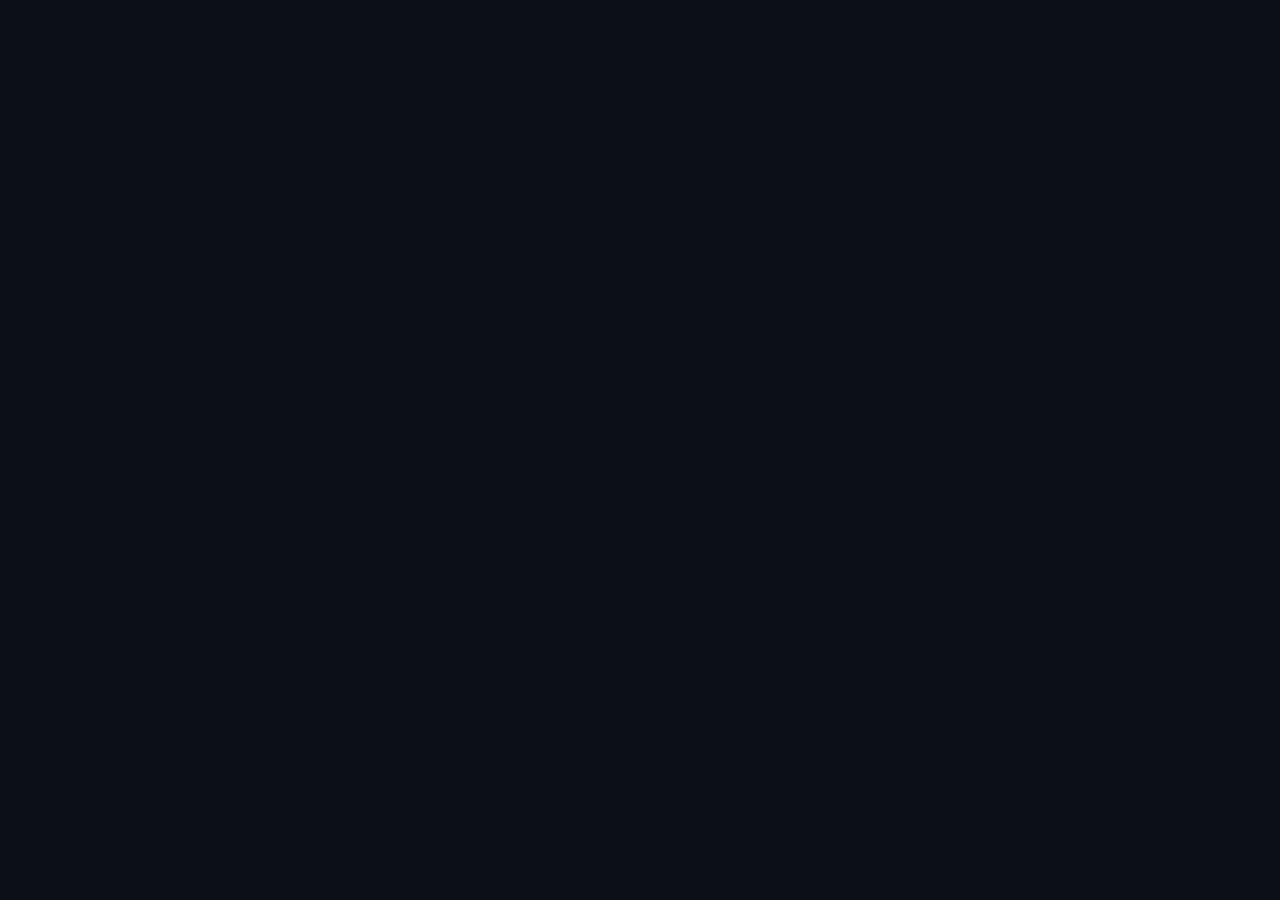
==== index.html @ b6cf1d5f "Add files via upload" ====
<!DOCTYPE html>
<html lang="de">
  
<!-- Mirrored from https://dachrlcards.de/ by HTTrack Website Copier/3.x [XR&CO], Mon, 07 Sep 2026 15:54:58 GMT -->
<head>
    <meta charset="UTF-8" />
    <link rel="icon" type="image/png" href="favicon.png" />
    <link rel="apple-touch-icon" href="apple-touch-icon.png" />
    <meta name="viewport" content="width=device-width, initial-scale=1.0" />
    <title>DACHRLCARDS</title>
    <!-- Statisch, weil Discord/X-Crawler kein JS ausführen — die SPA kann
         diese Tags zur Laufzeit nicht nachliefern. Absolute URLs sind Pflicht. -->
    <meta
      name="description"
      content="Sammle Karten aller Spieler, Manager, Coaches und des Staffs der DACH Rocket League Ligen. Öffne Booster-Packs, tausche mit Freunden, vervollständige dein Sammelheft."
    />
    <meta property="og:type" content="website" />
    <meta property="og:site_name" content="DACHRLCARDS" />
    <meta property="og:title" content="DACHRLCARDS" />
    <meta
      property="og:description"
      content="Sammelkarten der DACH Rocket League Ligen — Booster-Packs öffnen, tauschen, Sammelheft vervollständigen."
    />
    <meta property="og:url" content="index.html" />
    <meta property="og:image" content="og-image.png" />
    <meta property="og:image:width" content="1200" />
    <meta property="og:image:height" content="630" />
    <meta name="twitter:card" content="summary_large_image" />
    <script type="module" crossorigin src="assets/index-DRWyl1_e.js"></script>
    <link rel="stylesheet" crossorigin href="assets/index-vtE1YyuO.css">
  </head>
  <body>
    <div id="root"></div>
  </body>

<!-- Mirrored from https://dachrlcards.de/ by HTTrack Website Copier/3.x [XR&CO], Mon, 07 Sep 2026 15:55:00 GMT -->
</html>
---- assets/index-vtE1YyuO.css ----
@font-face{font-family:Orbitron;font-style:normal;font-weight:400 900;font-display:swap;src:url(orbitron-400-900-latin-C4ZOLPH_.woff2) format("woff2");unicode-range:U+0000-00FF,U+0131,U+0152-0153,U+02BB-02BC,U+02C6,U+02DA,U+02DC,U+0304,U+0308,U+0329,U+2000-206F,U+20AC,U+2122,U+2191,U+2193,U+2212,U+2215,U+FEFF,U+FFFD}@font-face{font-family:Rajdhani;font-style:normal;font-weight:400;font-display:swap;src:url(rajdhani-400-latin-ext-Dq3TMOzL.woff2) format("woff2");unicode-range:U+0100-02BA,U+02BD-02C5,U+02C7-02CC,U+02CE-02D7,U+02DD-02FF,U+0304,U+0308,U+0329,U+1D00-1DBF,U+1E00-1E9F,U+1EF2-1EFF,U+2020,U+20A0-20AB,U+20AD-20C0,U+2113,U+2C60-2C7F,U+A720-A7FF}@font-face{font-family:Rajdhani;font-style:normal;font-weight:500;font-display:swap;src:url(rajdhani-500-latin-ext-DXexlPXP.woff2) format("woff2");unicode-range:U+0100-02BA,U+02BD-02C5,U+02C7-02CC,U+02CE-02D7,U+02DD-02FF,U+0304,U+0308,U+0329,U+1D00-1DBF,U+1E00-1E9F,U+1EF2-1EFF,U+2020,U+20A0-20AB,U+20AD-20C0,U+2113,U+2C60-2C7F,U+A720-A7FF}@font-face{font-family:Rajdhani;font-style:normal;font-weight:600;font-display:swap;src:url(rajdhani-600-latin-ext-BeiJcYOS.woff2) format("woff2");unicode-range:U+0100-02BA,U+02BD-02C5,U+02C7-02CC,U+02CE-02D7,U+02DD-02FF,U+0304,U+0308,U+0329,U+1D00-1DBF,U+1E00-1E9F,U+1EF2-1EFF,U+2020,U+20A0-20AB,U+20AD-20C0,U+2113,U+2C60-2C7F,U+A720-A7FF}@font-face{font-family:Rajdhani;font-style:normal;font-weight:700;font-display:swap;src:url(rajdhani-700-latin-ext-BbzZ6I8w.woff2) format("woff2");unicode-range:U+0100-02BA,U+02BD-02C5,U+02C7-02CC,U+02CE-02D7,U+02DD-02FF,U+0304,U+0308,U+0329,U+1D00-1DBF,U+1E00-1E9F,U+1EF2-1EFF,U+2020,U+20A0-20AB,U+20AD-20C0,U+2113,U+2C60-2C7F,U+A720-A7FF}@font-face{font-family:Rajdhani;font-style:normal;font-weight:400;font-display:swap;src:url(rajdhani-400-latin-CObOSvs1.woff2) format("woff2");unicode-range:U+0000-00FF,U+0131,U+0152-0153,U+02BB-02BC,U+02C6,U+02DA,U+02DC,U+0304,U+0308,U+0329,U+2000-206F,U+20AC,U+2122,U+2191,U+2193,U+2212,U+2215,U+FEFF,U+FFFD}@font-face{font-family:Rajdhani;font-style:normal;font-weight:500;font-display:swap;src:url(rajdhani-500-latin-C79CA2_i.woff2) format("woff2");unicode-range:U+0000-00FF,U+0131,U+0152-0153,U+02BB-02BC,U+02C6,U+02DA,U+02DC,U+0304,U+0308,U+0329,U+2000-206F,U+20AC,U+2122,U+2191,U+2193,U+2212,U+2215,U+FEFF,U+FFFD}@font-face{font-family:Rajdhani;font-style:normal;font-weight:600;font-display:swap;src:url(rajdhani-600-latin-45swLdS9.woff2) format("woff2");unicode-range:U+0000-00FF,U+0131,U+0152-0153,U+02BB-02BC,U+02C6,U+02DA,U+02DC,U+0304,U+0308,U+0329,U+2000-206F,U+20AC,U+2122,U+2191,U+2193,U+2212,U+2215,U+FEFF,U+FFFD}@font-face{font-family:Rajdhani;font-style:normal;font-weight:700;font-display:swap;src:url(rajdhani-700-latin-Bv-gb7Wq.woff2) format("woff2");unicode-range:U+0000-00FF,U+0131,U+0152-0153,U+02BB-02BC,U+02C6,U+02DA,U+02DC,U+0304,U+0308,U+0329,U+2000-206F,U+20AC,U+2122,U+2191,U+2193,U+2212,U+2215,U+FEFF,U+FFFD}*,:before,:after{--tw-border-spacing-x: 0;--tw-border-spacing-y: 0;--tw-translate-x: 0;--tw-translate-y: 0;--tw-rotate: 0;--tw-skew-x: 0;--tw-skew-y: 0;--tw-scale-x: 1;--tw-scale-y: 1;--tw-pan-x: ;--tw-pan-y: ;--tw-pinch-zoom: ;--tw-scroll-snap-strictness: proximity;--tw-gradient-from-position: ;--tw-gradient-via-position: ;--tw-gradient-to-position: ;--tw-ordinal: ;--tw-slashed-zero: ;--tw-numeric-figure: ;--tw-numeric-spacing: ;--tw-numeric-fraction: ;--tw-ring-inset: ;--tw-ring-offset-width: 0px;--tw-ring-offset-color: #fff;--tw-ring-color: rgb(59 130 246 / .5);--tw-ring-offset-shadow: 0 0 #0000;--tw-ring-shadow: 0 0 #0000;--tw-shadow: 0 0 #0000;--tw-shadow-colored: 0 0 #0000;--tw-blur: ;--tw-brightness: ;--tw-contrast: ;--tw-grayscale: ;--tw-hue-rotate: ;--tw-invert: ;--tw-saturate: ;--tw-sepia: ;--tw-drop-shadow: ;--tw-backdrop-blur: ;--tw-backdrop-brightness: ;--tw-backdrop-contrast: ;--tw-backdrop-grayscale: ;--tw-backdrop-hue-rotate: ;--tw-backdrop-invert: ;--tw-backdrop-opacity: ;--tw-backdrop-saturate: ;--tw-backdrop-sepia: ;--tw-contain-size: ;--tw-contain-layout: ;--tw-contain-paint: ;--tw-contain-style: }::backdrop{--tw-border-spacing-x: 0;--tw-border-spacing-y: 0;--tw-translate-x: 0;--tw-translate-y: 0;--tw-rotate: 0;--tw-skew-x: 0;--tw-skew-y: 0;--tw-scale-x: 1;--tw-scale-y: 1;--tw-pan-x: ;--tw-pan-y: ;--tw-pinch-zoom: ;--tw-scroll-snap-strictness: proximity;--tw-gradient-from-position: ;--tw-gradient-via-position: ;--tw-gradient-to-position: ;--tw-ordinal: ;--tw-slashed-zero: ;--tw-numeric-figure: ;--tw-numeric-spacing: ;--tw-numeric-fraction: ;--tw-ring-inset: ;--tw-ring-offset-width: 0px;--tw-ring-offset-color: #fff;--tw-ring-color: rgb(59 130 246 / .5);--tw-ring-offset-shadow: 0 0 #0000;--tw-ring-shadow: 0 0 #0000;--tw-shadow: 0 0 #0000;--tw-shadow-colored: 0 0 #0000;--tw-blur: ;--tw-brightness: ;--tw-contrast: ;--tw-grayscale: ;--tw-hue-rotate: ;--tw-invert: ;--tw-saturate: ;--tw-sepia: ;--tw-drop-shadow: ;--tw-backdrop-blur: ;--tw-backdrop-brightness: ;--tw-backdrop-contrast: ;--tw-backdrop-grayscale: ;--tw-backdrop-hue-rotate: ;--tw-backdrop-invert: ;--tw-backdrop-opacity: ;--tw-backdrop-saturate: ;--tw-backdrop-sepia: ;--tw-contain-size: ;--tw-contain-layout: ;--tw-contain-paint: ;--tw-contain-style: }*,:before,:after{box-sizing:border-box;border-width:0;border-style:solid;border-color:#e5e7eb}:before,:after{--tw-content: ""}html,:host{line-height:1.5;-webkit-text-size-adjust:100%;-moz-tab-size:4;-o-tab-size:4;tab-size:4;font-family:ui-sans-serif,system-ui,sans-serif,"Apple Color Emoji","Segoe UI Emoji",Segoe UI Symbol,"Noto Color Emoji";font-feature-settings:normal;font-variation-settings:normal;-webkit-tap-highlight-color:transparent}body{margin:0;line-height:inherit}hr{height:0;color:inherit;border-top-width:1px}abbr:where([title]){-webkit-text-decoration:underline dotted;text-decoration:underline dotted}h1,h2,h3,h4,h5,h6{font-size:inherit;font-weight:inherit}a{color:inherit;text-decoration:inherit}b,strong{font-weight:bolder}code,kbd,samp,pre{font-family:ui-monospace,SFMono-Regular,Menlo,Monaco,Consolas,Liberation Mono,Courier New,monospace;font-feature-settings:normal;font-variation-settings:normal;font-size:1em}small{font-size:80%}sub,sup{font-size:75%;line-height:0;position:relative;vertical-align:baseline}sub{bottom:-.25em}sup{top:-.5em}table{text-indent:0;border-color:inherit;border-collapse:collapse}button,input,optgroup,select,textarea{font-family:inherit;font-feature-settings:inherit;font-variation-settings:inherit;font-size:100%;font-weight:inherit;line-height:inherit;letter-spacing:inherit;color:inherit;margin:0;padding:0}button,select{text-transform:none}button,input:where([type=button]),input:where([type=reset]),input:where([type=submit]){-webkit-appearance:button;background-color:transparent;background-image:none}:-moz-focusring{outline:auto}:-moz-ui-invalid{box-shadow:none}progress{vertical-align:baseline}::-webkit-inner-spin-button,::-webkit-outer-spin-button{height:auto}[type=search]{-webkit-appearance:textfield;outline-offset:-2px}::-webkit-search-decoration{-webkit-appearance:none}::-webkit-file-upload-button{-webkit-appearance:button;font:inherit}summary{display:list-item}blockquote,dl,dd,h1,h2,h3,h4,h5,h6,hr,figure,p,pre{margin:0}fieldset{margin:0;padding:0}legend{padding:0}ol,ul,menu{list-style:none;margin:0;padding:0}dialog{padding:0}textarea{resize:vertical}input::-moz-placeholder,textarea::-moz-placeholder{opacity:1;color:#9ca3af}input::placeholder,textarea::placeholder{opacity:1;color:#9ca3af}button,[role=button]{cursor:pointer}:disabled{cursor:default}img,svg,video,canvas,audio,iframe,embed,object{display:block;vertical-align:middle}img,video{max-width:100%;height:auto}[hidden]:where(:not([hidden=until-found])){display:none}:root{color-scheme:dark;--background: 230 25% 7%;--foreground: 210 40% 95%;--card: 230 20% 12%;--card-foreground: 210 40% 95%;--popover: 230 20% 12%;--popover-foreground: 210 40% 95%;--primary: 45 100% 55%;--primary-foreground: 230 25% 7%;--secondary: 230 15% 18%;--secondary-foreground: 210 40% 90%;--muted: 230 15% 15%;--muted-foreground: 220 10% 55%;--accent: 200 100% 55%;--accent-foreground: 230 25% 7%;--destructive: 0 84% 60%;--destructive-foreground: 210 40% 98%;--border: 230 15% 20%;--input: 230 15% 20%;--ring: 45 100% 55%;--radius: .5rem;--rarity-common: 220 10% 55%;--rarity-uncommon: 140 70% 45%;--rarity-rare: 210 100% 55%;--rarity-very-rare: 270 80% 60%;--rarity-legendary: 45 100% 55%;--rarity-dark-matter: 0 0% 100%;--rarity-ultra: 280 100% 30%;--glow-common: 0 0 8px hsl(220 10% 55% / .3);--glow-uncommon: 0 0 15px hsl(140 70% 45% / .4), 0 0 30px hsl(140 70% 45% / .15);--glow-rare: 0 0 15px hsl(210 100% 55% / .4), 0 0 30px hsl(210 100% 55% / .15);--glow-very-rare: 0 0 20px hsl(270 80% 60% / .5), 0 0 40px hsl(270 80% 60% / .2);--glow-legendary: 0 0 25px hsl(45 100% 55% / .6), 0 0 50px hsl(45 100% 55% / .25), 0 0 80px hsl(45 100% 55% / .1)}*{border-color:hsl(var(--border))}body{background-color:hsl(var(--background));color:hsl(var(--foreground));font-family:Rajdhani,sans-serif;font-feature-settings:"rlig" 1,"calt" 1}select option,select optgroup{background-color:hsl(var(--card));color:hsl(var(--foreground))}::-webkit-scrollbar{width:10px;height:10px}::-webkit-scrollbar-track{background:hsl(var(--background))}::-webkit-scrollbar-thumb{background:#3a3d4a;border-radius:5px;border:2px solid hsl(var(--background))}::-webkit-scrollbar-thumb:hover{background:#ffc61a80}::-webkit-scrollbar-corner{background:hsl(var(--background))}@supports (-moz-appearance: none){*{scrollbar-width:thin;scrollbar-color:hsl(230 12% 26%) hsl(var(--background))}}.container{width:100%}@media(min-width:640px){.container{max-width:640px}}@media(min-width:768px){.container{max-width:768px}}@media(min-width:1024px){.container{max-width:1024px}}@media(min-width:1280px){.container{max-width:1280px}}@media(min-width:1536px){.container{max-width:1536px}}.pointer-events-none{pointer-events:none}.visible{visibility:visible}.invisible{visibility:hidden}.collapse{visibility:collapse}.static{position:static}.fixed{position:fixed}.absolute{position:absolute}.relative{position:relative}.sticky{position:sticky}.inset-0{top:0;right:0;bottom:0;left:0}.inset-x-0{left:0;right:0}.inset-y-0{top:0;bottom:0}.-bottom-1{bottom:-.25rem}.-bottom-\[3px\]{bottom:-3px}.-bottom-px{bottom:-1px}.-left-1{left:-.25rem}.-right-1{right:-.25rem}.-right-1\.5{right:-.375rem}.-right-\[5px\]{right:-5px}.-top-1{top:-.25rem}.-top-1\.5{top:-.375rem}.-top-\[140px\]{top:-140px}.-top-\[3px\]{top:-3px}.-top-\[5px\]{top:-5px}.bottom-0{bottom:0}.bottom-2{bottom:.5rem}.bottom-4{bottom:1rem}.bottom-\[26px\]{bottom:26px}.bottom-\[calc\(100\%\+7px\)\]{bottom:calc(100% + 7px)}.left-0{left:0}.left-1{left:.25rem}.left-1\.5{left:.375rem}.left-1\/2{left:50%}.left-2{left:.5rem}.left-3{left:.75rem}.left-4{left:1rem}.left-\[33px\]{left:33px}.left-\[36px\]{left:36px}.left-\[39px\]{left:39px}.left-\[3px\]{left:3px}.right-0{right:0}.right-1{right:.25rem}.right-1\.5{right:.375rem}.right-2{right:.5rem}.right-2\.5{right:.625rem}.right-3{right:.75rem}.right-4{right:1rem}.right-5{right:1.25rem}.right-\[-22px\]{right:-22px}.right-\[-34px\]{right:-34px}.right-\[-44px\]{right:-44px}.right-\[-70px\]{right:-70px}.right-\[calc\(100\%\+7px\)\]{right:calc(100% + 7px)}.top-0{top:0}.top-0\.5{top:.125rem}.top-1{top:.25rem}.top-1\.5{top:.375rem}.top-1\/2{top:50%}.top-2{top:.5rem}.top-2\.5{top:.625rem}.top-3{top:.75rem}.top-3\.5{top:.875rem}.top-4{top:1rem}.top-5{top:1.25rem}.top-\[-14px\]{top:-14px}.top-\[-21px\]{top:-21px}.top-\[137px\]{top:137px}.top-\[25px\]{top:25px}.top-\[30px\]{top:30px}.top-\[65px\]{top:65px}.top-\[77px\]{top:77px}.top-\[9\%\]{top:9%}.top-\[9px\]{top:9px}.top-\[calc\(100\%\+6px\)\]{top:calc(100% + 6px)}.top-\[calc\(100\%\+7px\)\]{top:calc(100% + 7px)}.top-full{top:100%}.z-10{z-index:10}.z-20{z-index:20}.z-40{z-index:40}.z-50{z-index:50}.z-\[100\]{z-index:100}.z-\[101\]{z-index:101}.z-\[102\]{z-index:102}.z-\[110\]{z-index:110}.z-\[1\]{z-index:1}.z-\[200\]{z-index:200}.z-\[2\]{z-index:2}.z-\[60\]{z-index:60}.z-\[70\]{z-index:70}.z-auto{z-index:auto}.order-1{order:1}.order-2{order:2}.order-3{order:3}.order-last{order:9999}.col-span-2{grid-column:span 2 / span 2}.col-span-4{grid-column:span 4 / span 4}.col-start-1{grid-column-start:1}.row-start-1{grid-row-start:1}.m-0{margin:0}.m-auto{margin:auto}.mx-1{margin-left:.25rem;margin-right:.25rem}.mx-3{margin-left:.75rem;margin-right:.75rem}.mx-4{margin-left:1rem;margin-right:1rem}.mx-auto{margin-left:auto;margin-right:auto}.my-0\.5{margin-top:.125rem;margin-bottom:.125rem}.my-4{margin-top:1rem;margin-bottom:1rem}.my-\[3px\]{margin-top:3px;margin-bottom:3px}.\!mt-10{margin-top:2.5rem!important}.-mb-2{margin-bottom:-.5rem}.-mb-px{margin-bottom:-1px}.-mt-3{margin-top:-.75rem}.-mt-\[3\.5px\]{margin-top:-3.5px}.mb-0{margin-bottom:0}.mb-0\.5{margin-bottom:.125rem}.mb-1{margin-bottom:.25rem}.mb-1\.5{margin-bottom:.375rem}.mb-10{margin-bottom:2.5rem}.mb-12{margin-bottom:3rem}.mb-2{margin-bottom:.5rem}.mb-2\.5{margin-bottom:.625rem}.mb-3{margin-bottom:.75rem}.mb-3\.5{margin-bottom:.875rem}.mb-4{margin-bottom:1rem}.mb-5{margin-bottom:1.25rem}.mb-6{margin-bottom:1.5rem}.mb-7{margin-bottom:1.75rem}.mb-8{margin-bottom:2rem}.mb-9{margin-bottom:2.25rem}.mb-\[13px\]{margin-bottom:13px}.mb-\[15px\]{margin-bottom:15px}.mb-\[18px\]{margin-bottom:18px}.mb-\[22px\]{margin-bottom:22px}.mb-\[26px\]{margin-bottom:26px}.mb-\[3px\]{margin-bottom:3px}.mb-\[5px\]{margin-bottom:5px}.mb-\[7px\]{margin-bottom:7px}.mb-\[9px\]{margin-bottom:9px}.mb-\[var\(--peek\)\]{margin-bottom:var(--peek)}.ml-1{margin-left:.25rem}.ml-1\.5{margin-left:.375rem}.ml-2{margin-left:.5rem}.ml-\[34px\]{margin-left:34px}.ml-\[43px\]{margin-left:43px}.ml-auto{margin-left:auto}.mr-1{margin-right:.25rem}.mt-0\.5{margin-top:.125rem}.mt-1{margin-top:.25rem}.mt-1\.5{margin-top:.375rem}.mt-10{margin-top:2.5rem}.mt-2{margin-top:.5rem}.mt-2\.5{margin-top:.625rem}.mt-20{margin-top:5rem}.mt-3{margin-top:.75rem}.mt-3\.5{margin-top:.875rem}.mt-4{margin-top:1rem}.mt-5{margin-top:1.25rem}.mt-6{margin-top:1.5rem}.mt-7{margin-top:1.75rem}.mt-8{margin-top:2rem}.mt-9{margin-top:2.25rem}.mt-\[11px\]{margin-top:11px}.mt-\[13px\]{margin-top:13px}.mt-\[15px\]{margin-top:15px}.mt-\[18px\]{margin-top:18px}.mt-\[22px\]{margin-top:22px}.mt-\[26px\]{margin-top:26px}.mt-\[34px\]{margin-top:34px}.mt-\[3px\]{margin-top:3px}.mt-\[5px\]{margin-top:5px}.mt-\[7px\]{margin-top:7px}.mt-\[9px\]{margin-top:9px}.box-border{box-sizing:border-box}.block{display:block}.inline-block{display:inline-block}.inline{display:inline}.flex{display:flex}.inline-flex{display:inline-flex}.table{display:table}.grid{display:grid}.contents{display:contents}.hidden{display:none}.aspect-\[2\/3\]{aspect-ratio:2/3}.aspect-\[7\/10\]{aspect-ratio:7/10}.aspect-square{aspect-ratio:1 / 1}.h-0\.5{height:.125rem}.h-1{height:.25rem}.h-1\.5{height:.375rem}.h-10{height:2.5rem}.h-11{height:2.75rem}.h-12{height:3rem}.h-16{height:4rem}.h-2{height:.5rem}.h-2\.5{height:.625rem}.h-24{height:6rem}.h-3{height:.75rem}.h-3\.5{height:.875rem}.h-32{height:8rem}.h-4{height:1rem}.h-40{height:10rem}.h-5{height:1.25rem}.h-6{height:1.5rem}.h-7{height:1.75rem}.h-8{height:2rem}.h-80{height:20rem}.h-9{height:2.25rem}.h-\[1\.5em\]{height:1.5em}.h-\[1100px\]{height:1100px}.h-\[11px\]{height:11px}.h-\[13px\]{height:13px}.h-\[144px\]{height:144px}.h-\[14px\]{height:14px}.h-\[15px\]{height:15px}.h-\[16px\]{height:16px}.h-\[17px\]{height:17px}.h-\[186px\]{height:186px}.h-\[18px\]{height:18px}.h-\[192px\]{height:192px}.h-\[19px\]{height:19px}.h-\[22px\]{height:22px}.h-\[236px\]{height:236px}.h-\[23px\]{height:23px}.h-\[24px\]{height:24px}.h-\[25px\]{height:25px}.h-\[268px\]{height:268px}.h-\[26px\]{height:26px}.h-\[27px\]{height:27px}.h-\[28px\]{height:28px}.h-\[29px\]{height:29px}.h-\[2em\]{height:2em}.h-\[2px\]{height:2px}.h-\[302px\]{height:302px}.h-\[30px\]{height:30px}.h-\[34px\]{height:34px}.h-\[37px\]{height:37px}.h-\[38px\]{height:38px}.h-\[3px\]{height:3px}.h-\[411px\]{height:411px}.h-\[42px\]{height:42px}.h-\[46px\]{height:46px}.h-\[52px\]{height:52px}.h-\[58px\]{height:58px}.h-\[5px\]{height:5px}.h-\[60px\]{height:60px}.h-\[640px\]{height:640px}.h-\[66px\]{height:66px}.h-\[6px\]{height:6px}.h-\[78dvh\]{height:78dvh}.h-\[7px\]{height:7px}.h-\[92px\]{height:92px}.h-\[9px\]{height:9px}.h-\[calc\(100vh-65px\)\]{height:calc(100vh - 65px)}.h-\[min\(520px\,100vh_-_32px\)\]{height:min(520px,100vh - 32px)}.h-\[min\(820px\,90vh\)\]{height:min(820px,90vh)}.h-\[min\(860px\,90vh\)\]{height:min(860px,90vh)}.h-full{height:100%}.h-px{height:1px}.max-h-72{max-height:18rem}.max-h-\[184px\]{max-height:184px}.max-h-\[38vh\]{max-height:38vh}.max-h-\[40vh\]{max-height:40vh}.max-h-\[46vh\]{max-height:46vh}.max-h-\[52vh\]{max-height:52vh}.max-h-\[60vh\]{max-height:60vh}.max-h-\[62vh\]{max-height:62vh}.max-h-\[65vh\]{max-height:65vh}.max-h-\[78vh\]{max-height:78vh}.max-h-\[82vh\]{max-height:82vh}.max-h-\[84vh\]{max-height:84vh}.max-h-\[86vh\]{max-height:86vh}.max-h-\[88vh\]{max-height:88vh}.min-h-0{min-height:0px}.min-h-4{min-height:1rem}.min-h-\[150px\]{min-height:150px}.min-h-\[180px\]{min-height:180px}.min-h-\[200px\]{min-height:200px}.min-h-\[260px\]{min-height:260px}.min-h-\[60vh\]{min-height:60vh}.min-h-\[68px\]{min-height:68px}.min-h-\[calc\(100vh-140px\)\]{min-height:calc(100vh - 140px)}.min-h-screen{min-height:100vh}.\!w-auto{width:auto!important}.w-0{width:0px}.w-1{width:.25rem}.w-1\.5{width:.375rem}.w-10{width:2.5rem}.w-11{width:2.75rem}.w-12{width:3rem}.w-14{width:3.5rem}.w-16{width:4rem}.w-2{width:.5rem}.w-2\.5{width:.625rem}.w-24{width:6rem}.w-28{width:7rem}.w-3{width:.75rem}.w-32{width:8rem}.w-36{width:9rem}.w-4{width:1rem}.w-48{width:12rem}.w-52{width:13rem}.w-56{width:14rem}.w-6{width:1.5rem}.w-64{width:16rem}.w-7{width:1.75rem}.w-72{width:18rem}.w-8{width:2rem}.w-80{width:20rem}.w-9{width:2.25rem}.w-\[1\.5em\]{width:1.5em}.w-\[104px\]{width:104px}.w-\[108px\]{width:108px}.w-\[10px\]{width:10px}.w-\[1100px\]{width:1100px}.w-\[110px\]{width:110px}.w-\[112px\]{width:112px}.w-\[11px\]{width:11px}.w-\[124px\]{width:124px}.w-\[130px\]{width:130px}.w-\[134px\]{width:134px}.w-\[136px\]{width:136px}.w-\[13px\]{width:13px}.w-\[14px\]{width:14px}.w-\[150px\]{width:150px}.w-\[15px\]{width:15px}.w-\[170px\]{width:170px}.w-\[173px\]{width:173px}.w-\[176px\]{width:176px}.w-\[17px\]{width:17px}.w-\[180px\]{width:180px}.w-\[18px\]{width:18px}.w-\[190px\]{width:190px}.w-\[200px\]{width:200px}.w-\[20px\]{width:20px}.w-\[210px\]{width:210px}.w-\[220px\]{width:220px}.w-\[22px\]{width:22px}.w-\[230px\]{width:230px}.w-\[23px\]{width:23px}.w-\[24px\]{width:24px}.w-\[252px\]{width:252px}.w-\[260px\]{width:260px}.w-\[262px\]{width:262px}.w-\[26px\]{width:26px}.w-\[27px\]{width:27px}.w-\[280px\]{width:280px}.w-\[28px\]{width:28px}.w-\[29px\]{width:29px}.w-\[2em\]{width:2em}.w-\[300px\]{width:300px}.w-\[302px\]{width:302px}.w-\[30px\]{width:30px}.w-\[32px\]{width:32px}.w-\[330px\]{width:330px}.w-\[340px\]{width:340px}.w-\[34px\]{width:34px}.w-\[366px\]{width:366px}.w-\[38px\]{width:38px}.w-\[3px\]{width:3px}.w-\[420px\]{width:420px}.w-\[42px\]{width:42px}.w-\[44px\]{width:44px}.w-\[452px\]{width:452px}.w-\[46px\]{width:46px}.w-\[52px\]{width:52px}.w-\[58px\]{width:58px}.w-\[5px\]{width:5px}.w-\[60px\]{width:60px}.w-\[62px\]{width:62px}.w-\[64px\]{width:64px}.w-\[664px\]{width:664px}.w-\[6px\]{width:6px}.w-\[700px\]{width:700px}.w-\[70px\]{width:70px}.w-\[72px\]{width:72px}.w-\[74px\]{width:74px}.w-\[76px\]{width:76px}.w-\[78px\]{width:78px}.w-\[7px\]{width:7px}.w-\[820px\]{width:820px}.w-\[86px\]{width:86px}.w-\[88px\]{width:88px}.w-\[92px\]{width:92px}.w-\[980px\]{width:980px}.w-\[9px\]{width:9px}.w-\[min\(552px\,100vw_-_32px\)\]{width:min(552px,100vw - 32px)}.w-auto{width:auto}.w-full{width:100%}.w-px{width:1px}.min-w-0{min-width:0px}.min-w-3\.5{min-width:.875rem}.min-w-\[120px\]{min-width:120px}.min-w-\[168px\]{min-width:168px}.min-w-\[17px\]{min-width:17px}.min-w-\[2\.5rem\]{min-width:2.5rem}.min-w-\[200px\]{min-width:200px}.min-w-\[240px\]{min-width:240px}.min-w-\[34px\]{min-width:34px}.min-w-\[38px\]{min-width:38px}.min-w-\[3rem\]{min-width:3rem}.min-w-\[440px\]{min-width:440px}.min-w-\[80px\]{min-width:80px}.min-w-\[92px\]{min-width:92px}.max-w-0{max-width:0px}.max-w-2xl{max-width:42rem}.max-w-3xl{max-width:48rem}.max-w-4xl{max-width:56rem}.max-w-5xl{max-width:64rem}.max-w-6xl{max-width:72rem}.max-w-7xl{max-width:80rem}.max-w-\[1000px\]{max-width:1000px}.max-w-\[1040px\]{max-width:1040px}.max-w-\[1060px\]{max-width:1060px}.max-w-\[1100px\]{max-width:1100px}.max-w-\[1180px\]{max-width:1180px}.max-w-\[120px\]{max-width:120px}.max-w-\[1240px\]{max-width:1240px}.max-w-\[1400px\]{max-width:1400px}.max-w-\[1720px\]{max-width:1720px}.max-w-\[220px\]{max-width:220px}.max-w-\[240px\]{max-width:240px}.max-w-\[280px\]{max-width:280px}.max-w-\[320px\]{max-width:320px}.max-w-\[380px\]{max-width:380px}.max-w-\[420px\]{max-width:420px}.max-w-\[560px\]{max-width:560px}.max-w-\[580px\]{max-width:580px}.max-w-\[600px\]{max-width:600px}.max-w-\[640px\]{max-width:640px}.max-w-\[680px\]{max-width:680px}.max-w-\[700px\]{max-width:700px}.max-w-\[760px\]{max-width:760px}.max-w-\[86vw\]{max-width:86vw}.max-w-\[900px\]{max-width:900px}.max-w-\[92vw\]{max-width:92vw}.max-w-\[94vw\]{max-width:94vw}.max-w-\[980px\]{max-width:980px}.max-w-\[calc\(100vw-2rem\)\]{max-width:calc(100vw - 2rem)}.max-w-full{max-width:100%}.max-w-lg{max-width:32rem}.max-w-md{max-width:28rem}.max-w-sm{max-width:24rem}.max-w-xl{max-width:36rem}.flex-1{flex:1 1 0%}.flex-\[1\.35\]{flex:1.35}.flex-\[1\.5\]{flex:1.5}.flex-none{flex:none}.flex-shrink-0{flex-shrink:0}.shrink{flex-shrink:1}.shrink-0{flex-shrink:0}.border-collapse{border-collapse:collapse}.origin-top{transform-origin:top}.origin-top-left{transform-origin:top left}.origin-top-right{transform-origin:top right}.-translate-x-1\/2{--tw-translate-x: -50%;transform:translate(var(--tw-translate-x),var(--tw-translate-y)) rotate(var(--tw-rotate)) skew(var(--tw-skew-x)) skewY(var(--tw-skew-y)) scaleX(var(--tw-scale-x)) scaleY(var(--tw-scale-y))}.-translate-y-1{--tw-translate-y: -.25rem;transform:translate(var(--tw-translate-x),var(--tw-translate-y)) rotate(var(--tw-rotate)) skew(var(--tw-skew-x)) skewY(var(--tw-skew-y)) scaleX(var(--tw-scale-x)) scaleY(var(--tw-scale-y))}.-translate-y-1\/2{--tw-translate-y: -50%;transform:translate(var(--tw-translate-x),var(--tw-translate-y)) rotate(var(--tw-rotate)) skew(var(--tw-skew-x)) skewY(var(--tw-skew-y)) scaleX(var(--tw-scale-x)) scaleY(var(--tw-scale-y))}.translate-x-6{--tw-translate-x: 1.5rem;transform:translate(var(--tw-translate-x),var(--tw-translate-y)) rotate(var(--tw-rotate)) skew(var(--tw-skew-x)) skewY(var(--tw-skew-y)) scaleX(var(--tw-scale-x)) scaleY(var(--tw-scale-y))}.translate-x-\[3px\]{--tw-translate-x: 3px;transform:translate(var(--tw-translate-x),var(--tw-translate-y)) rotate(var(--tw-rotate)) skew(var(--tw-skew-x)) skewY(var(--tw-skew-y)) scaleX(var(--tw-scale-x)) scaleY(var(--tw-scale-y))}.translate-y-0{--tw-translate-y: 0px;transform:translate(var(--tw-translate-x),var(--tw-translate-y)) rotate(var(--tw-rotate)) skew(var(--tw-skew-x)) skewY(var(--tw-skew-y)) scaleX(var(--tw-scale-x)) scaleY(var(--tw-scale-y))}.translate-y-\[-3px\]{--tw-translate-y: -3px;transform:translate(var(--tw-translate-x),var(--tw-translate-y)) rotate(var(--tw-rotate)) skew(var(--tw-skew-x)) skewY(var(--tw-skew-y)) scaleX(var(--tw-scale-x)) scaleY(var(--tw-scale-y))}.translate-y-\[3px\]{--tw-translate-y: 3px;transform:translate(var(--tw-translate-x),var(--tw-translate-y)) rotate(var(--tw-rotate)) skew(var(--tw-skew-x)) skewY(var(--tw-skew-y)) scaleX(var(--tw-scale-x)) scaleY(var(--tw-scale-y))}.translate-y-\[calc\(100\%-var\(--peek\)\)\]{--tw-translate-y: calc(100% - var(--peek));transform:translate(var(--tw-translate-x),var(--tw-translate-y)) rotate(var(--tw-rotate)) skew(var(--tw-skew-x)) skewY(var(--tw-skew-y)) scaleX(var(--tw-scale-x)) scaleY(var(--tw-scale-y))}.-rotate-90{--tw-rotate: -90deg;transform:translate(var(--tw-translate-x),var(--tw-translate-y)) rotate(var(--tw-rotate)) skew(var(--tw-skew-x)) skewY(var(--tw-skew-y)) scaleX(var(--tw-scale-x)) scaleY(var(--tw-scale-y))}.rotate-180{--tw-rotate: 180deg;transform:translate(var(--tw-translate-x),var(--tw-translate-y)) rotate(var(--tw-rotate)) skew(var(--tw-skew-x)) skewY(var(--tw-skew-y)) scaleX(var(--tw-scale-x)) scaleY(var(--tw-scale-y))}.rotate-45{--tw-rotate: 45deg;transform:translate(var(--tw-translate-x),var(--tw-translate-y)) rotate(var(--tw-rotate)) skew(var(--tw-skew-x)) skewY(var(--tw-skew-y)) scaleX(var(--tw-scale-x)) scaleY(var(--tw-scale-y))}.scale-100{--tw-scale-x: 1;--tw-scale-y: 1;transform:translate(var(--tw-translate-x),var(--tw-translate-y)) rotate(var(--tw-rotate)) skew(var(--tw-skew-x)) skewY(var(--tw-skew-y)) scaleX(var(--tw-scale-x)) scaleY(var(--tw-scale-y))}.scale-50{--tw-scale-x: .5;--tw-scale-y: .5;transform:translate(var(--tw-translate-x),var(--tw-translate-y)) rotate(var(--tw-rotate)) skew(var(--tw-skew-x)) skewY(var(--tw-skew-y)) scaleX(var(--tw-scale-x)) scaleY(var(--tw-scale-y))}.scale-95{--tw-scale-x: .95;--tw-scale-y: .95;transform:translate(var(--tw-translate-x),var(--tw-translate-y)) rotate(var(--tw-rotate)) skew(var(--tw-skew-x)) skewY(var(--tw-skew-y)) scaleX(var(--tw-scale-x)) scaleY(var(--tw-scale-y))}.scale-\[0\.58\]{--tw-scale-x: .58;--tw-scale-y: .58;transform:translate(var(--tw-translate-x),var(--tw-translate-y)) rotate(var(--tw-rotate)) skew(var(--tw-skew-x)) skewY(var(--tw-skew-y)) scaleX(var(--tw-scale-x)) scaleY(var(--tw-scale-y))}.scale-\[0\.6\]{--tw-scale-x: .6;--tw-scale-y: .6;transform:translate(var(--tw-translate-x),var(--tw-translate-y)) rotate(var(--tw-rotate)) skew(var(--tw-skew-x)) skewY(var(--tw-skew-y)) scaleX(var(--tw-scale-x)) scaleY(var(--tw-scale-y))}.scale-\[0\.83\]{--tw-scale-x: .83;--tw-scale-y: .83;transform:translate(var(--tw-translate-x),var(--tw-translate-y)) rotate(var(--tw-rotate)) skew(var(--tw-skew-x)) skewY(var(--tw-skew-y)) scaleX(var(--tw-scale-x)) scaleY(var(--tw-scale-y))}.scale-\[1\.2857\]{--tw-scale-x: 1.2857;--tw-scale-y: 1.2857;transform:translate(var(--tw-translate-x),var(--tw-translate-y)) rotate(var(--tw-rotate)) skew(var(--tw-skew-x)) skewY(var(--tw-skew-y)) scaleX(var(--tw-scale-x)) scaleY(var(--tw-scale-y))}.transform{transform:translate(var(--tw-translate-x),var(--tw-translate-y)) rotate(var(--tw-rotate)) skew(var(--tw-skew-x)) skewY(var(--tw-skew-y)) scaleX(var(--tw-scale-x)) scaleY(var(--tw-scale-y))}@keyframes nm-in{0%{opacity:0;transform:translateY(14px) scale(.985)}to{opacity:1;transform:none}}.animate-nm-in{animation:nm-in .35s cubic-bezier(.2,.8,.3,1) both}@keyframes pulse{50%{opacity:.5}}.animate-pulse{animation:pulse 2s cubic-bezier(.4,0,.6,1) infinite}@keyframes spin{to{transform:rotate(360deg)}}.animate-spin{animation:spin 1s linear infinite}.cursor-copy{cursor:copy}.cursor-default{cursor:default}.cursor-grab{cursor:grab}.cursor-not-allowed{cursor:not-allowed}.cursor-pointer{cursor:pointer}.select-none{-webkit-user-select:none;-moz-user-select:none;user-select:none}.resize-y{resize:vertical}.resize{resize:both}.list-inside{list-style-position:inside}.list-decimal{list-style-type:decimal}.list-disc{list-style-type:disc}.list-none{list-style-type:none}.grid-cols-1{grid-template-columns:repeat(1,minmax(0,1fr))}.grid-cols-2{grid-template-columns:repeat(2,minmax(0,1fr))}.grid-cols-3{grid-template-columns:repeat(3,minmax(0,1fr))}.grid-cols-4{grid-template-columns:repeat(4,minmax(0,1fr))}.grid-cols-7{grid-template-columns:repeat(7,minmax(0,1fr))}.grid-cols-\[18px_1fr\]{grid-template-columns:18px 1fr}.grid-cols-\[18px_76px_minmax\(0\,1fr\)_58px_78px_70px_66px_78px_184px\]{grid-template-columns:18px 76px minmax(0,1fr) 58px 78px 70px 66px 78px 184px}.grid-cols-\[92px_1fr_auto\]{grid-template-columns:92px 1fr auto}.grid-cols-\[auto_1fr_1fr_1fr\]{grid-template-columns:auto 1fr 1fr 1fr}.grid-cols-\[repeat\(auto-fill\,minmax\(102px\,1fr\)\)\]{grid-template-columns:repeat(auto-fill,minmax(102px,1fr))}.grid-cols-\[repeat\(auto-fill\,minmax\(120px\,1fr\)\)\]{grid-template-columns:repeat(auto-fill,minmax(120px,1fr))}.grid-cols-\[repeat\(auto-fill\,minmax\(130px\,1fr\)\)\]{grid-template-columns:repeat(auto-fill,minmax(130px,1fr))}.flex-row-reverse{flex-direction:row-reverse}.flex-col{flex-direction:column}.flex-wrap{flex-wrap:wrap}.place-items-center{place-items:center}.content-start{align-content:flex-start}.items-start{align-items:flex-start}.items-end{align-items:flex-end}.items-center{align-items:center}.items-baseline{align-items:baseline}.items-stretch{align-items:stretch}.justify-end{justify-content:flex-end}.justify-center{justify-content:center}.justify-between{justify-content:space-between}.justify-items-center{justify-items:center}.gap-0\.5{gap:.125rem}.gap-1{gap:.25rem}.gap-1\.5{gap:.375rem}.gap-2{gap:.5rem}.gap-2\.5{gap:.625rem}.gap-3{gap:.75rem}.gap-3\.5{gap:.875rem}.gap-4{gap:1rem}.gap-5{gap:1.25rem}.gap-6{gap:1.5rem}.gap-7{gap:1.75rem}.gap-8{gap:2rem}.gap-\[0\.5em\]{gap:.5em}.gap-\[11px\]{gap:11px}.gap-\[13px\]{gap:13px}.gap-\[15px\]{gap:15px}.gap-\[18px\]{gap:18px}.gap-\[26px\]{gap:26px}.gap-\[3px\]{gap:3px}.gap-\[5px\]{gap:5px}.gap-\[6px\]{gap:6px}.gap-\[7px\]{gap:7px}.gap-\[9px\]{gap:9px}.gap-px{gap:1px}.gap-x-12{-moz-column-gap:3rem;column-gap:3rem}.gap-x-14{-moz-column-gap:3.5rem;column-gap:3.5rem}.gap-x-16{-moz-column-gap:4rem;column-gap:4rem}.gap-x-2{-moz-column-gap:.5rem;column-gap:.5rem}.gap-x-3{-moz-column-gap:.75rem;column-gap:.75rem}.gap-x-4{-moz-column-gap:1rem;column-gap:1rem}.gap-x-5{-moz-column-gap:1.25rem;column-gap:1.25rem}.gap-x-6{-moz-column-gap:1.5rem;column-gap:1.5rem}.gap-x-7{-moz-column-gap:1.75rem;column-gap:1.75rem}.gap-x-\[9px\]{-moz-column-gap:9px;column-gap:9px}.gap-y-1{row-gap:.25rem}.gap-y-1\.5{row-gap:.375rem}.gap-y-10{row-gap:2.5rem}.gap-y-2{row-gap:.5rem}.gap-y-2\.5{row-gap:.625rem}.gap-y-3{row-gap:.75rem}.gap-y-4{row-gap:1rem}.gap-y-7{row-gap:1.75rem}.gap-y-\[11px\]{row-gap:11px}.gap-y-\[9px\]{row-gap:9px}.space-y-1>:not([hidden])~:not([hidden]){--tw-space-y-reverse: 0;margin-top:calc(.25rem * calc(1 - var(--tw-space-y-reverse)));margin-bottom:calc(.25rem * var(--tw-space-y-reverse))}.space-y-12>:not([hidden])~:not([hidden]){--tw-space-y-reverse: 0;margin-top:calc(3rem * calc(1 - var(--tw-space-y-reverse)));margin-bottom:calc(3rem * var(--tw-space-y-reverse))}.space-y-2\.5>:not([hidden])~:not([hidden]){--tw-space-y-reverse: 0;margin-top:calc(.625rem * calc(1 - var(--tw-space-y-reverse)));margin-bottom:calc(.625rem * var(--tw-space-y-reverse))}.space-y-3>:not([hidden])~:not([hidden]){--tw-space-y-reverse: 0;margin-top:calc(.75rem * calc(1 - var(--tw-space-y-reverse)));margin-bottom:calc(.75rem * var(--tw-space-y-reverse))}.space-y-4>:not([hidden])~:not([hidden]){--tw-space-y-reverse: 0;margin-top:calc(1rem * calc(1 - var(--tw-space-y-reverse)));margin-bottom:calc(1rem * var(--tw-space-y-reverse))}.self-start{align-self:flex-start}.self-end{align-self:flex-end}.self-center{align-self:center}.overflow-auto{overflow:auto}.overflow-hidden{overflow:hidden}.overflow-visible{overflow:visible}.overflow-x-auto{overflow-x:auto}.overflow-y-auto{overflow-y:auto}.overscroll-contain{overscroll-behavior:contain}.truncate{overflow:hidden;text-overflow:ellipsis;white-space:nowrap}.whitespace-nowrap{white-space:nowrap}.whitespace-pre-wrap{white-space:pre-wrap}.break-words{overflow-wrap:break-word}.rounded{border-radius:.25rem}.rounded-2xl{border-radius:1rem}.rounded-\[10px\]{border-radius:10px}.rounded-\[11px\]{border-radius:11px}.rounded-\[12px\]{border-radius:12px}.rounded-\[14px\]{border-radius:14px}.rounded-\[15px\]{border-radius:15px}.rounded-\[18px\]{border-radius:18px}.rounded-\[2px\]{border-radius:2px}.rounded-\[3px\]{border-radius:3px}.rounded-\[5px\]{border-radius:5px}.rounded-\[7px\]{border-radius:7px}.rounded-\[9px\]{border-radius:9px}.rounded-full{border-radius:9999px}.rounded-lg{border-radius:.5rem}.rounded-md{border-radius:.375rem}.rounded-sm{border-radius:.125rem}.rounded-xl{border-radius:.75rem}.rounded-t-2xl{border-top-left-radius:1rem;border-top-right-radius:1rem}.border{border-width:1px}.border-0{border-width:0px}.border-2{border-width:2px}.border-\[1\.5px\]{border-width:1.5px}.border-\[3px\]{border-width:3px}.border-y{border-top-width:1px;border-bottom-width:1px}.border-b{border-bottom-width:1px}.border-b-2{border-bottom-width:2px}.border-l{border-left-width:1px}.border-l-2{border-left-width:2px}.border-l-\[3px\]{border-left-width:3px}.border-r{border-right-width:1px}.border-t{border-top-width:1px}.border-dashed{border-style:dashed}.border-none{border-style:none}.border-\[hsl\(0_75\%_60\%\/0\.3\)\]{border-color:#e64c4c4d}.border-\[hsl\(0_84\%_60\%\)\]{--tw-border-opacity: 1;border-color:hsl(0 84% 60% / var(--tw-border-opacity, 1))}.border-\[hsl\(0_84\%_60\%\/0\.35\)\]{border-color:#ef434359}.border-\[hsl\(0_84\%_60\%\/0\.4\)\]{border-color:#ef434366}.border-\[hsl\(0_84\%_60\%\/0\.45\)\]{border-color:#ef434373}.border-\[hsl\(0_84\%_60\%\/0\.5\)\]{border-color:#ef434380}.border-\[hsl\(0_84\%_60\%\/0\.65\)\]{border-color:#ef4343a6}.border-\[hsl\(0_84\%_60\%\/0\.7\)\]{border-color:#ef4343b3}.border-\[hsl\(0_84\%_68\%\/0\.4\)\]{border-color:#f2696966}.border-\[hsl\(140_60\%_45\%\/0\.45\)\]{border-color:#2eb85c73}.border-\[hsl\(140_60\%_50\%\/0\.45\)\]{border-color:#33cc6673}.border-\[hsl\(140_70\%_45\%\/0\.35\)\]{border-color:#22c35859}.border-\[hsl\(140_70\%_45\%\/0\.45\)\]{border-color:#22c35873}.border-\[hsl\(140_70\%_50\%\/0\.45\)\]{border-color:#26d96273}.border-\[hsl\(145\,60\%\,52\%\)\]{--tw-border-opacity: 1;border-color:hsl(145 60% 52% / var(--tw-border-opacity, 1))}.border-\[hsl\(200_100\%_55\%\)\]{--tw-border-opacity: 1;border-color:hsl(200 100% 55% / var(--tw-border-opacity, 1))}.border-\[hsl\(200_100\%_55\%\/0\.25\)\]{border-color:#1ab2ff40}.border-\[hsl\(200_100\%_55\%\/0\.3\)\]{border-color:#1ab2ff4d}.border-\[hsl\(200_100\%_55\%\/0\.35\)\]{border-color:#1ab2ff59}.border-\[hsl\(200_100\%_55\%\/0\.4\)\]{border-color:#1ab2ff66}.border-\[hsl\(200_100\%_55\%\/0\.45\)\]{border-color:#1ab2ff73}.border-\[hsl\(200_100\%_55\%\/0\.5\)\]{border-color:#1ab2ff80}.border-\[hsl\(200_100\%_60\%\)\]{--tw-border-opacity: 1;border-color:hsl(200 100% 60% / var(--tw-border-opacity, 1))}.border-\[hsl\(200_100\%_60\%\/0\.4\)\]{border-color:#3bf6}.border-\[hsl\(210_100\%_60\%\/0\.45\)\]{border-color:#3399ff73}.border-\[hsl\(210_100\%_60\%\/0\.5\)\]{border-color:#3399ff80}.border-\[hsl\(210_100\%_65\%\/0\.7\)\]{border-color:#4da6ffb3}.border-\[hsl\(210_100\%_68\%\/0\.34\)\]{border-color:#5cadff57}.border-\[hsl\(210_40\%_80\%\/0\.5\)\]{border-color:#b8cce080}.border-\[hsl\(215_90\%_60\%\/0\.45\)\]{border-color:#3d8af573}.border-\[hsl\(220_10\%_60\%\/0\.45\)\]{border-color:#8f96a373}.border-\[hsl\(220_12\%_60\%\/0\.34\)\]{border-color:#8d95a557}.border-\[hsl\(230\,15\%\,13\%\)\]{--tw-border-opacity: 1;border-color:hsl(230 15% 13% / var(--tw-border-opacity, 1))}.border-\[hsl\(230\,15\%\,15\%\)\]{--tw-border-opacity: 1;border-color:hsl(230 15% 15% / var(--tw-border-opacity, 1))}.border-\[hsl\(230\,15\%\,16\%\)\]{--tw-border-opacity: 1;border-color:hsl(230 15% 16% / var(--tw-border-opacity, 1))}.border-\[hsl\(230\,15\%\,18\%\)\]{--tw-border-opacity: 1;border-color:hsl(230 15% 18% / var(--tw-border-opacity, 1))}.border-\[hsl\(230\,15\%\,19\%\)\]{--tw-border-opacity: 1;border-color:hsl(230 15% 19% / var(--tw-border-opacity, 1))}.border-\[hsl\(230\,15\%\,20\%\)\]{--tw-border-opacity: 1;border-color:hsl(230 15% 20% / var(--tw-border-opacity, 1))}.border-\[hsl\(230\,15\%\,22\%\)\]{--tw-border-opacity: 1;border-color:hsl(230 15% 22% / var(--tw-border-opacity, 1))}.border-\[hsl\(230_15\%_12\%\)\]{--tw-border-opacity: 1;border-color:hsl(230 15% 12% / var(--tw-border-opacity, 1))}.border-\[hsl\(230_15\%_13\%\)\]{--tw-border-opacity: 1;border-color:hsl(230 15% 13% / var(--tw-border-opacity, 1))}.border-\[hsl\(230_15\%_14\%\)\]{--tw-border-opacity: 1;border-color:hsl(230 15% 14% / var(--tw-border-opacity, 1))}.border-\[hsl\(230_15\%_15\%\)\]{--tw-border-opacity: 1;border-color:hsl(230 15% 15% / var(--tw-border-opacity, 1))}.border-\[hsl\(230_15\%_16\%\)\]{--tw-border-opacity: 1;border-color:hsl(230 15% 16% / var(--tw-border-opacity, 1))}.border-\[hsl\(230_15\%_17\%\)\]{--tw-border-opacity: 1;border-color:hsl(230 15% 17% / var(--tw-border-opacity, 1))}.border-\[hsl\(230_15\%_18\%\)\]{--tw-border-opacity: 1;border-color:hsl(230 15% 18% / var(--tw-border-opacity, 1))}.border-\[hsl\(230_15\%_20\%\)\]{--tw-border-opacity: 1;border-color:hsl(230 15% 20% / var(--tw-border-opacity, 1))}.border-\[hsl\(230_15\%_22\%\)\]{--tw-border-opacity: 1;border-color:hsl(230 15% 22% / var(--tw-border-opacity, 1))}.border-\[hsl\(230_15\%_24\%\)\]{--tw-border-opacity: 1;border-color:hsl(230 15% 24% / var(--tw-border-opacity, 1))}.border-\[hsl\(230_15\%_26\%\)\]{--tw-border-opacity: 1;border-color:hsl(230 15% 26% / var(--tw-border-opacity, 1))}.border-\[hsl\(230_15\%_28\%\)\]{--tw-border-opacity: 1;border-color:hsl(230 15% 28% / var(--tw-border-opacity, 1))}.border-\[hsl\(230_15\%_30\%\)\]{--tw-border-opacity: 1;border-color:hsl(230 15% 30% / var(--tw-border-opacity, 1))}.border-\[hsl\(25_95\%_58\%\/0\.45\)\]{border-color:#fa832e73}.border-\[hsl\(270_70\%_65\%\)\]{--tw-border-opacity: 1;border-color:hsl(270 70% 65% / var(--tw-border-opacity, 1))}.border-\[hsl\(35_90\%_62\%\/0\.6\)\]{border-color:#f5ad4799}.border-\[hsl\(35_95\%_55\%\/0\.5\)\]{border-color:#f99e1f80}.border-\[hsl\(45\,100\%\,55\%\)\]{--tw-border-opacity: 1;border-color:hsl(45 100% 55% / var(--tw-border-opacity, 1))}.border-\[hsl\(45_100\%_50\%\/0\.45\)\]{border-color:#ffbf0073}.border-\[hsl\(45_100\%_55\%\)\]{--tw-border-opacity: 1;border-color:hsl(45 100% 55% / var(--tw-border-opacity, 1))}.border-\[hsl\(45_100\%_55\%\/0\.3\)\]{border-color:#ffc61a4d}.border-\[hsl\(45_100\%_55\%\/0\.35\)\]{border-color:#ffc61a59}.border-\[hsl\(45_100\%_55\%\/0\.4\)\]{border-color:#ffc61a66}.border-\[hsl\(45_100\%_55\%\/0\.42\)\]{border-color:#ffc61a6b}.border-\[hsl\(45_100\%_55\%\/0\.45\)\]{border-color:#ffc61a73}.border-\[hsl\(45_100\%_55\%\/0\.5\)\]{border-color:#ffc61a80}.border-\[hsl\(45_100\%_55\%\/0\.7\)\]{border-color:#ffc61ab3}.border-\[hsl\(45_100\%_58\%\/0\.45\)\]{border-color:#ffc92973}.border-\[hsl\(45_60\%_45\%\/0\.45\)\]{border-color:#b8952e73}.border-\[hsl\(var\(--border\)\/0\.5\)\]{border-color:hsl(var(--border)/.5)}.border-\[hsl\(var\(--border\)\/0\.6\)\]{border-color:hsl(var(--border)/.6)}.border-\[hsl\(var\(--pc\)\)\]{border-color:hsl(var(--pc))}.border-\[hsl\(var\(--primary\)\/0\.5\)\]{border-color:hsl(var(--primary)/.5)}.border-\[hsl\(var\(--rarity-common\)\)\]{border-color:hsl(var(--rarity-common))}.border-\[hsl\(var\(--rarity-rare\)\)\]{border-color:hsl(var(--rarity-rare))}.border-\[hsl\(var\(--rarity-uncommon\)\)\]{border-color:hsl(var(--rarity-uncommon))}.border-\[hsl\(var\(--rarity-very-rare\)\)\]{border-color:hsl(var(--rarity-very-rare))}.border-\[hsla\(210\,15\%\,40\%\,0\.75\)\]{border-color:#576675bf}.border-\[hsla\(210\,15\%\,45\%\,0\.75\)\]{border-color:#627384bf}.border-\[hsla\(210\,15\%\,45\%\,0\.8\)\]{border-color:#627384cc}.border-\[hsla\(230\,15\%\,20\%\,0\.5\)\]{border-color:#2b2e3b80}.border-\[hsla\(45\,100\%\,55\%\,0\.38\)\]{border-color:#ffc61a61}.border-\[hsla\(45\,100\%\,55\%\,0\.6\)\]{border-color:#ffc61a99}.border-\[var\(--pc\)\]{border-color:var(--pc)}.border-green-500\/50{border-color:#22c55e80}.border-green-700{--tw-border-opacity: 1;border-color:rgb(21 128 61 / var(--tw-border-opacity, 1))}.border-red-700{--tw-border-opacity: 1;border-color:rgb(185 28 28 / var(--tw-border-opacity, 1))}.border-transparent{border-color:transparent}.bg-\[\#5865F2\]{--tw-bg-opacity: 1;background-color:rgb(88 101 242 / var(--tw-bg-opacity, 1))}.bg-\[hsl\(0_70\%_55\%\/0\.2\)\]{background-color:#dd3c3c33}.bg-\[hsl\(0_84\%_60\%\)\]{--tw-bg-opacity: 1;background-color:hsl(0 84% 60% / var(--tw-bg-opacity, 1))}.bg-\[hsl\(0_84\%_60\%\/0\.08\)\]{background-color:#ef434314}.bg-\[hsl\(0_84\%_60\%\/0\.12\)\]{background-color:#ef43431f}.bg-\[hsl\(0_84\%_60\%\/0\.14\)\]{background-color:#ef434324}.bg-\[hsl\(0_84\%_60\%\/0\.16\)\]{background-color:#ef434329}.bg-\[hsl\(140_60\%_45\%\/0\.12\)\]{background-color:#2eb85c1f}.bg-\[hsl\(140_60\%_50\%\)\]{--tw-bg-opacity: 1;background-color:hsl(140 60% 50% / var(--tw-bg-opacity, 1))}.bg-\[hsl\(140_60\%_50\%\/0\.1\)\]{background-color:#33cc661a}.bg-\[hsl\(140_70\%_45\%\/0\.07\)\]{background-color:#22c35812}.bg-\[hsl\(140_70\%_50\%\/0\.12\)\]{background-color:#26d9621f}.bg-\[hsl\(145\,60\%\,52\%\)\]{--tw-bg-opacity: 1;background-color:hsl(145 60% 52% / var(--tw-bg-opacity, 1))}.bg-\[hsl\(200_100\%_55\%\)\]{--tw-bg-opacity: 1;background-color:hsl(200 100% 55% / var(--tw-bg-opacity, 1))}.bg-\[hsl\(200_100\%_55\%\/0\.04\)\]{background-color:#1ab2ff0a}.bg-\[hsl\(200_100\%_55\%\/0\.07\)\]{background-color:#1ab2ff12}.bg-\[hsl\(200_100\%_55\%\/0\.08\)\]{background-color:#1ab2ff14}.bg-\[hsl\(200_100\%_55\%\/0\.1\)\]{background-color:#1ab2ff1a}.bg-\[hsl\(200_100\%_55\%\/0\.12\)\]{background-color:#1ab2ff1f}.bg-\[hsl\(200_100\%_55\%\/0\.14\)\]{background-color:#1ab2ff24}.bg-\[hsl\(200_100\%_55\%\/0\.16\)\]{background-color:#1ab2ff29}.bg-\[hsl\(200_100\%_60\%\)\]{--tw-bg-opacity: 1;background-color:hsl(200 100% 60% / var(--tw-bg-opacity, 1))}.bg-\[hsl\(200_100\%_60\%\/0\.5\)\]{background-color:#33bbff80}.bg-\[hsl\(210_100\%_60\%\/0\.14\)\]{background-color:#3399ff24}.bg-\[hsl\(210_100\%_68\%\/0\.12\)\]{background-color:#5cadff1f}.bg-\[hsl\(210_15\%_30\%\/0\.55\)\]{background-color:#414d588c}.bg-\[hsl\(210_40\%_95\%\)\]{--tw-bg-opacity: 1;background-color:hsl(210 40% 95% / var(--tw-bg-opacity, 1))}.bg-\[hsl\(215_90\%_60\%\/0\.12\)\]{background-color:#3d8af51f}.bg-\[hsl\(220_10\%_55\%\/0\.4\)\]{background-color:#81889866}.bg-\[hsl\(220_10\%_60\%\/0\.14\)\]{background-color:#8f96a324}.bg-\[hsl\(220_12\%_60\%\/0\.12\)\]{background-color:#8d95a51f}.bg-\[hsl\(220_12\%_66\%\)\]{--tw-bg-opacity: 1;background-color:hsl(220 12% 66% / var(--tw-bg-opacity, 1))}.bg-\[hsl\(230\,15\%\,15\%\)\]{--tw-bg-opacity: 1;background-color:hsl(230 15% 15% / var(--tw-bg-opacity, 1))}.bg-\[hsl\(230\,15\%\,20\%\)\]{--tw-bg-opacity: 1;background-color:hsl(230 15% 20% / var(--tw-bg-opacity, 1))}.bg-\[hsl\(230\,15\%\,24\%\)\]{--tw-bg-opacity: 1;background-color:hsl(230 15% 24% / var(--tw-bg-opacity, 1))}.bg-\[hsl\(230\,18\%\,13\%\)\]{--tw-bg-opacity: 1;background-color:hsl(230 18% 13% / var(--tw-bg-opacity, 1))}.bg-\[hsl\(230\,22\%\,10\.5\%\)\]{--tw-bg-opacity: 1;background-color:hsl(230 22% 10.5% / var(--tw-bg-opacity, 1))}.bg-\[hsl\(230\,24\%\,9\%\)\]{--tw-bg-opacity: 1;background-color:hsl(230 24% 9% / var(--tw-bg-opacity, 1))}.bg-\[hsl\(230\,25\%\,7\%\)\]{--tw-bg-opacity: 1;background-color:hsl(230 25% 7% / var(--tw-bg-opacity, 1))}.bg-\[hsl\(230\,30\%\,5\%\)\]{--tw-bg-opacity: 1;background-color:hsl(230 30% 5% / var(--tw-bg-opacity, 1))}.bg-\[hsl\(230_15\%_14\%\)\]{--tw-bg-opacity: 1;background-color:hsl(230 15% 14% / var(--tw-bg-opacity, 1))}.bg-\[hsl\(230_15\%_15\%\)\]{--tw-bg-opacity: 1;background-color:hsl(230 15% 15% / var(--tw-bg-opacity, 1))}.bg-\[hsl\(230_15\%_16\%\)\]{--tw-bg-opacity: 1;background-color:hsl(230 15% 16% / var(--tw-bg-opacity, 1))}.bg-\[hsl\(230_15\%_18\%\)\]{--tw-bg-opacity: 1;background-color:hsl(230 15% 18% / var(--tw-bg-opacity, 1))}.bg-\[hsl\(230_15\%_20\%\)\]{--tw-bg-opacity: 1;background-color:hsl(230 15% 20% / var(--tw-bg-opacity, 1))}.bg-\[hsl\(230_15\%_20\%\/0\.8\)\]{background-color:#2b2e3bcc}.bg-\[hsl\(230_15\%_24\%\)\]{--tw-bg-opacity: 1;background-color:hsl(230 15% 24% / var(--tw-bg-opacity, 1))}.bg-\[hsl\(230_20\%_10\%\)\]{--tw-bg-opacity: 1;background-color:hsl(230 20% 10% / var(--tw-bg-opacity, 1))}.bg-\[hsl\(230_20\%_13\%\)\]{--tw-bg-opacity: 1;background-color:hsl(230 20% 13% / var(--tw-bg-opacity, 1))}.bg-\[hsl\(230_22\%_10\%\)\]{--tw-bg-opacity: 1;background-color:hsl(230 22% 10% / var(--tw-bg-opacity, 1))}.bg-\[hsl\(230_22\%_10\%\/0\.9\)\]{background-color:#14161fe6}.bg-\[hsl\(230_22\%_10\%\/0\.95\)\]{background-color:#14161ff2}.bg-\[hsl\(230_22\%_11\%\/0\.6\)\]{background-color:#16182299}.bg-\[hsl\(230_22\%_12\%\/0\.6\)\]{background-color:#181a2599}.bg-\[hsl\(230_22\%_12\%\/0\.8\)\]{background-color:#181a25cc}.bg-\[hsl\(230_22\%_9\%\)\]{--tw-bg-opacity: 1;background-color:hsl(230 22% 9% / var(--tw-bg-opacity, 1))}.bg-\[hsl\(230_25\%_7\%\)\]{--tw-bg-opacity: 1;background-color:hsl(230 25% 7% / var(--tw-bg-opacity, 1))}.bg-\[hsl\(230_25\%_7\%\/0\.7\)\]{background-color:#0d0f16b3}.bg-\[hsl\(230_25\%_7\%\/0\.75\)\]{background-color:#0d0f16bf}.bg-\[hsl\(230_25\%_7\.5\%\)\]{--tw-bg-opacity: 1;background-color:hsl(230 25% 7.5% / var(--tw-bg-opacity, 1))}.bg-\[hsl\(230_25\%_8\%\)\]{--tw-bg-opacity: 1;background-color:hsl(230 25% 8% / var(--tw-bg-opacity, 1))}.bg-\[hsl\(230_25\%_8\%\/0\.9\)\]{background-color:#0f111ae6}.bg-\[hsl\(230_28\%_6\%\/0\.92\)\]{background-color:#0b0c14eb}.bg-\[hsl\(230_30\%_3\%\/0\.72\)\]{background-color:#05060ab8}.bg-\[hsl\(230_30\%_3\%\/0\.78\)\]{background-color:#05060ac7}.bg-\[hsl\(230_30\%_5\%\/0\.55\)\]{background-color:#090a118c}.bg-\[hsl\(25_95\%_58\%\)\]{--tw-bg-opacity: 1;background-color:hsl(25 95% 58% / var(--tw-bg-opacity, 1))}.bg-\[hsl\(270_70\%_65\%\/0\.2\)\]{background-color:#a667e433}.bg-\[hsl\(275_70\%_62\%\)\]{--tw-bg-opacity: 1;background-color:hsl(275 70% 62% / var(--tw-bg-opacity, 1))}.bg-\[hsl\(320_95\%_62\%\/0\.65\)\]{background-color:#fa42bda6}.bg-\[hsl\(35_95\%_55\%\/0\.12\)\]{background-color:#f99e1f1f}.bg-\[hsl\(45\,100\%\,55\%\)\]{--tw-bg-opacity: 1;background-color:hsl(45 100% 55% / var(--tw-bg-opacity, 1))}.bg-\[hsl\(45_100\%_50\%\/0\.12\)\]{background-color:#ffbf001f}.bg-\[hsl\(45_100\%_55\%\)\]{--tw-bg-opacity: 1;background-color:hsl(45 100% 55% / var(--tw-bg-opacity, 1))}.bg-\[hsl\(45_100\%_55\%\/0\.05\)\]{background-color:#ffc61a0d}.bg-\[hsl\(45_100\%_55\%\/0\.07\)\]{background-color:#ffc61a12}.bg-\[hsl\(45_100\%_55\%\/0\.08\)\]{background-color:#ffc61a14}.bg-\[hsl\(45_100\%_55\%\/0\.1\)\]{background-color:#ffc61a1a}.bg-\[hsl\(45_100\%_55\%\/0\.12\)\]{background-color:#ffc61a1f}.bg-\[hsl\(45_100\%_55\%\/0\.13\)\]{background-color:#ffc61a21}.bg-\[hsl\(45_100\%_55\%\/0\.14\)\]{background-color:#ffc61a24}.bg-\[hsl\(45_100\%_55\%\/0\.15\)\]{background-color:#ffc61a26}.bg-\[hsl\(45_100\%_55\%\/0\.22\)\]{background-color:#ffc61a38}.bg-\[hsl\(45_100\%_58\%\/0\.12\)\]{background-color:#ffc9291f}.bg-\[hsl\(45_85\%_48\%\)\]{--tw-bg-opacity: 1;background-color:hsl(45 85% 48% / var(--tw-bg-opacity, 1))}.bg-\[hsl\(var\(--accent\)\/0\.15\)\]{background-color:hsl(var(--accent)/.15)}.bg-\[hsl\(var\(--muted-foreground\)\)\]{background-color:hsl(var(--muted-foreground))}.bg-\[hsl\(var\(--muted-foreground\)\/0\.4\)\]{background-color:hsl(var(--muted-foreground)/.4)}.bg-\[hsl\(var\(--pc\)\)\]{background-color:hsl(var(--pc))}.bg-\[hsl\(var\(--primary\)\/0\.18\)\]{background-color:hsl(var(--primary)/.18)}.bg-\[hsl\(var\(--primary-foreground\)\)\]{background-color:hsl(var(--primary-foreground))}.bg-\[hsla\(210\,15\%\,45\%\,0\.8\)\]{background-color:#627384cc}.bg-\[hsla\(210\,15\%\,45\%\,0\.9\)\]{background-color:#627384e6}.bg-\[hsla\(228\,32\%\,4\%\,0\.82\)\]{background-color:#07080dd1}.bg-\[hsla\(230\,20\%\,14\%\,0\.32\)\]{background-color:#1d1f2b52}.bg-\[hsla\(230\,20\%\,16\%\,0\.7\)\]{background-color:#212331b3}.bg-\[hsla\(230\,25\%\,6\%\,0\.6\)\]{background-color:#0b0d1399}.bg-\[hsla\(230\,32\%\,3\%\,0\.8\)\]{background-color:#05060acc}.bg-\[hsla\(45\,100\%\,55\%\,0\.12\)\]{background-color:#ffc61a1f}.bg-\[hsla\(45\,100\%\,55\%\,0\.15\)\]{background-color:#ffc61a26}.bg-\[hsla\(45\,100\%\,55\%\,0\.18\)\]{background-color:#ffc61a2e}.bg-black\/55{background-color:#0000008c}.bg-black\/60{background-color:#0009}.bg-green-500\/15{background-color:#22c55e26}.bg-green-500\/20{background-color:#22c55e33}.bg-green-900\/90{background-color:#14532de6}.bg-red-900\/90{background-color:#7f1d1de6}.bg-transparent{background-color:transparent}.bg-white{--tw-bg-opacity: 1;background-color:rgb(255 255 255 / var(--tw-bg-opacity, 1))}.bg-\[linear-gradient\(180deg\,hsla\(45\,100\%\,55\%\,0\.45\)\,hsl\(230\,15\%\,17\%\)_18\%\,hsla\(230\,15\%\,17\%\,0\.12\)\)\]{background-image:linear-gradient(180deg,#ffc61a73,#252732 18%,#2527321f)}.bg-\[linear-gradient\(180deg\,hsla\(45\,100\%\,55\%\,0\.5\)\,hsl\(230\,15\%\,17\%\)_20\%\,hsla\(230\,15\%\,17\%\,0\.15\)\)\]{background-image:linear-gradient(180deg,#ffc61a80,#252732 20%,#25273226)}.bg-\[radial-gradient\(circle\,hsla\(45\,100\%\,55\%\,0\.22\)\,transparent_65\%\)\]{background-image:radial-gradient(circle,hsla(45,100%,55%,.22),transparent 65%)}.bg-gradient-to-b{background-image:linear-gradient(to bottom,var(--tw-gradient-stops))}.from-\[hsl\(220_12\%_60\%\/0\.2\)\]{--tw-gradient-from: hsl(220 12% 60%/.2) var(--tw-gradient-from-position);--tw-gradient-to: hsl(220 12% 60% / 0) var(--tw-gradient-to-position);--tw-gradient-stops: var(--tw-gradient-from), var(--tw-gradient-to)}.to-\[hsl\(230_26\%_10\%\)\]{--tw-gradient-to: hsl(230 26% 10%) var(--tw-gradient-to-position)}.to-transparent{--tw-gradient-to: transparent var(--tw-gradient-to-position)}.bg-cover{background-size:cover}.bg-center{background-position:center}.fill-red-500{fill:#ef4444}.fill-transparent{fill:transparent}.object-contain{-o-object-fit:contain;object-fit:contain}.object-cover{-o-object-fit:cover;object-fit:cover}.p-0{padding:0}.p-0\.5{padding:.125rem}.p-1{padding:.25rem}.p-1\.5{padding:.375rem}.p-10{padding:2.5rem}.p-2{padding:.5rem}.p-2\.5{padding:.625rem}.p-3{padding:.75rem}.p-3\.5{padding:.875rem}.p-4{padding:1rem}.p-5{padding:1.25rem}.p-6{padding:1.5rem}.p-8{padding:2rem}.p-\[22px\]{padding:22px}.p-\[3px\]{padding:3px}.\!py-2{padding-top:.5rem!important;padding-bottom:.5rem!important}.px-0{padding-left:0;padding-right:0}.px-0\.5{padding-left:.125rem;padding-right:.125rem}.px-1{padding-left:.25rem;padding-right:.25rem}.px-1\.5{padding-left:.375rem;padding-right:.375rem}.px-2{padding-left:.5rem;padding-right:.5rem}.px-2\.5{padding-left:.625rem;padding-right:.625rem}.px-3{padding-left:.75rem;padding-right:.75rem}.px-3\.5{padding-left:.875rem;padding-right:.875rem}.px-4{padding-left:1rem;padding-right:1rem}.px-5{padding-left:1.25rem;padding-right:1.25rem}.px-6{padding-left:1.5rem;padding-right:1.5rem}.px-7{padding-left:1.75rem;padding-right:1.75rem}.px-8{padding-left:2rem;padding-right:2rem}.px-\[11px\]{padding-left:11px;padding-right:11px}.px-\[13px\]{padding-left:13px;padding-right:13px}.px-\[15px\]{padding-left:15px;padding-right:15px}.px-\[18px\]{padding-left:18px;padding-right:18px}.px-\[22px\]{padding-left:22px;padding-right:22px}.px-\[26px\]{padding-left:26px;padding-right:26px}.px-\[30px\]{padding-left:30px;padding-right:30px}.px-\[34px\]{padding-left:34px;padding-right:34px}.px-\[5px\]{padding-left:5px;padding-right:5px}.px-\[7px\]{padding-left:7px;padding-right:7px}.px-\[9px\]{padding-left:9px;padding-right:9px}.px-px{padding-left:1px;padding-right:1px}.py-0\.5{padding-top:.125rem;padding-bottom:.125rem}.py-1{padding-top:.25rem;padding-bottom:.25rem}.py-1\.5{padding-top:.375rem;padding-bottom:.375rem}.py-10{padding-top:2.5rem;padding-bottom:2.5rem}.py-12{padding-top:3rem;padding-bottom:3rem}.py-16{padding-top:4rem;padding-bottom:4rem}.py-2{padding-top:.5rem;padding-bottom:.5rem}.py-2\.5{padding-top:.625rem;padding-bottom:.625rem}.py-20{padding-top:5rem;padding-bottom:5rem}.py-3{padding-top:.75rem;padding-bottom:.75rem}.py-3\.5{padding-top:.875rem;padding-bottom:.875rem}.py-4{padding-top:1rem;padding-bottom:1rem}.py-5{padding-top:1.25rem;padding-bottom:1.25rem}.py-6{padding-top:1.5rem;padding-bottom:1.5rem}.py-7{padding-top:1.75rem;padding-bottom:1.75rem}.py-8{padding-top:2rem;padding-bottom:2rem}.py-9{padding-top:2.25rem;padding-bottom:2.25rem}.py-\[11px\]{padding-top:11px;padding-bottom:11px}.py-\[13px\]{padding-top:13px;padding-bottom:13px}.py-\[15px\]{padding-top:15px;padding-bottom:15px}.py-\[18px\]{padding-top:18px;padding-bottom:18px}.py-\[1px\]{padding-top:1px;padding-bottom:1px}.py-\[22px\]{padding-top:22px;padding-bottom:22px}.py-\[26px\]{padding-top:26px;padding-bottom:26px}.py-\[30px\]{padding-top:30px;padding-bottom:30px}.py-\[3px\]{padding-top:3px;padding-bottom:3px}.py-\[5px\]{padding-top:5px;padding-bottom:5px}.py-\[6px\]{padding-top:6px;padding-bottom:6px}.py-\[7px\]{padding-top:7px;padding-bottom:7px}.py-\[9px\]{padding-top:9px;padding-bottom:9px}.py-px{padding-top:1px;padding-bottom:1px}.pb-0\.5{padding-bottom:.125rem}.pb-1{padding-bottom:.25rem}.pb-1\.5{padding-bottom:.375rem}.pb-14{padding-bottom:3.5rem}.pb-2{padding-bottom:.5rem}.pb-2\.5{padding-bottom:.625rem}.pb-20{padding-bottom:5rem}.pb-3{padding-bottom:.75rem}.pb-3\.5{padding-bottom:.875rem}.pb-4{padding-bottom:1rem}.pb-5{padding-bottom:1.25rem}.pb-6{padding-bottom:1.5rem}.pb-\[13px\]{padding-bottom:13px}.pb-\[15px\]{padding-bottom:15px}.pb-\[18px\]{padding-bottom:18px}.pb-\[22px\]{padding-bottom:22px}.pb-\[26px\]{padding-bottom:26px}.pb-\[3px\]{padding-bottom:3px}.pb-\[60px\]{padding-bottom:60px}.pb-\[70px\]{padding-bottom:70px}.pb-\[7px\]{padding-bottom:7px}.pb-\[90px\]{padding-bottom:90px}.pb-\[9px\]{padding-bottom:9px}.pl-1\.5{padding-left:.375rem}.pl-10{padding-left:2.5rem}.pl-3{padding-left:.75rem}.pl-4{padding-left:1rem}.pl-5{padding-left:1.25rem}.pl-9{padding-left:2.25rem}.pl-\[66px\]{padding-left:66px}.pl-\[9px\]{padding-left:9px}.pr-1{padding-right:.25rem}.pr-1\.5{padding-right:.375rem}.pr-2{padding-right:.5rem}.pr-3{padding-right:.75rem}.pr-8{padding-right:2rem}.pr-9{padding-right:2.25rem}.pr-\[11px\]{padding-right:11px}.pr-\[26px\]{padding-right:26px}.pt-0\.5{padding-top:.125rem}.pt-1{padding-top:.25rem}.pt-1\.5{padding-top:.375rem}.pt-10{padding-top:2.5rem}.pt-2{padding-top:.5rem}.pt-3{padding-top:.75rem}.pt-3\.5{padding-top:.875rem}.pt-4{padding-top:1rem}.pt-5{padding-top:1.25rem}.pt-6{padding-top:1.5rem}.pt-7{padding-top:1.75rem}.pt-8{padding-top:2rem}.pt-9{padding-top:2.25rem}.pt-\[11px\]{padding-top:11px}.pt-\[13px\]{padding-top:13px}.pt-\[15px\]{padding-top:15px}.pt-\[18px\]{padding-top:18px}.pt-\[22px\]{padding-top:22px}.pt-\[26px\]{padding-top:26px}.pt-\[34px\]{padding-top:34px}.pt-\[9px\]{padding-top:9px}.text-left{text-align:left}.text-center{text-align:center}.text-right{text-align:right}.align-middle{vertical-align:middle}.font-mono{font-family:ui-monospace,SFMono-Regular,Menlo,Monaco,Consolas,Liberation Mono,Courier New,monospace}.text-2xl{font-size:1.5rem;line-height:2rem}.text-3xl{font-size:1.875rem;line-height:2.25rem}.text-4xl{font-size:2.25rem;line-height:2.5rem}.text-6xl{font-size:3.75rem;line-height:1}.text-\[0\.85em\]{font-size:.85em}.text-\[0\.875em\]{font-size:.875em}.text-\[10\.5px\]{font-size:10.5px}.text-\[10px\]{font-size:10px}.text-\[11\.5px\]{font-size:11.5px}.text-\[11px\]{font-size:11px}.text-\[12\.5px\]{font-size:12.5px}.text-\[12px\]{font-size:12px}.text-\[13\.5px\]{font-size:13.5px}.text-\[13px\]{font-size:13px}.text-\[14\.5px\]{font-size:14.5px}.text-\[14px\]{font-size:14px}.text-\[15px\]{font-size:15px}.text-\[17px\]{font-size:17px}.text-\[19px\]{font-size:19px}.text-\[21px\]{font-size:21px}.text-\[22px\]{font-size:22px}.text-\[23px\]{font-size:23px}.text-\[26px\]{font-size:26px}.text-\[27px\]{font-size:27px}.text-\[30px\]{font-size:30px}.text-\[32px\]{font-size:32px}.text-\[34px\]{font-size:34px}.text-\[46px\]{font-size:46px}.text-\[6\.5px\]{font-size:6.5px}.text-\[7px\]{font-size:7px}.text-\[8\.5px\]{font-size:8.5px}.text-\[8px\]{font-size:8px}.text-\[9\.5px\]{font-size:9.5px}.text-\[9px\]{font-size:9px}.text-base{font-size:1rem;line-height:1.5rem}.text-lg{font-size:1.125rem;line-height:1.75rem}.text-sm{font-size:.875rem;line-height:1.25rem}.text-xl{font-size:1.25rem;line-height:1.75rem}.text-xs{font-size:.75rem;line-height:1rem}.font-black{font-weight:900}.font-bold{font-weight:700}.font-extrabold{font-weight:800}.font-medium{font-weight:500}.font-normal{font-weight:400}.font-semibold{font-weight:600}.uppercase{text-transform:uppercase}.normal-case{text-transform:none}.italic{font-style:italic}.not-italic{font-style:normal}.tabular-nums{--tw-numeric-spacing: tabular-nums;font-variant-numeric:var(--tw-ordinal) var(--tw-slashed-zero) var(--tw-numeric-figure) var(--tw-numeric-spacing) var(--tw-numeric-fraction)}.leading-4{line-height:1rem}.leading-5{line-height:1.25rem}.leading-\[1\.05\]{line-height:1.05}.leading-\[1\.1\]{line-height:1.1}.leading-\[1\.25\]{line-height:1.25}.leading-\[1\.2\]{line-height:1.2}.leading-\[1\.35\]{line-height:1.35}.leading-\[1\.3\]{line-height:1.3}.leading-\[1\.45\]{line-height:1.45}.leading-\[1\.4\]{line-height:1.4}.leading-\[1\.55\]{line-height:1.55}.leading-\[1\.5\]{line-height:1.5}.leading-\[1\.6\]{line-height:1.6}.leading-\[1\.85\]{line-height:1.85}.leading-\[18px\]{line-height:18px}.leading-none{line-height:1}.leading-normal{line-height:1.5}.leading-relaxed{line-height:1.625}.leading-snug{line-height:1.375}.leading-tight{line-height:1.25}.tracking-\[0\.01em\]{letter-spacing:.01em}.tracking-\[0\.02em\]{letter-spacing:.02em}.tracking-\[0\.03em\]{letter-spacing:.03em}.tracking-\[0\.04em\]{letter-spacing:.04em}.tracking-\[0\.05em\]{letter-spacing:.05em}.tracking-\[0\.06em\]{letter-spacing:.06em}.tracking-\[0\.07em\]{letter-spacing:.07em}.tracking-\[0\.08em\]{letter-spacing:.08em}.tracking-\[0\.11em\]{letter-spacing:.11em}.tracking-\[0\.12em\]{letter-spacing:.12em}.tracking-\[0\.13em\]{letter-spacing:.13em}.tracking-\[0\.14em\]{letter-spacing:.14em}.tracking-\[0\.15em\]{letter-spacing:.15em}.tracking-\[0\.16em\]{letter-spacing:.16em}.tracking-\[0\.18em\]{letter-spacing:.18em}.tracking-\[0\.1em\]{letter-spacing:.1em}.tracking-\[0\.22em\]{letter-spacing:.22em}.tracking-\[0\.24em\]{letter-spacing:.24em}.tracking-\[0\.25em\]{letter-spacing:.25em}.tracking-\[0\.2em\]{letter-spacing:.2em}.tracking-\[0\.35em\]{letter-spacing:.35em}.tracking-\[0\.3em\]{letter-spacing:.3em}.tracking-normal{letter-spacing:0em}.tracking-wide{letter-spacing:.025em}.tracking-wider{letter-spacing:.05em}.tracking-widest{letter-spacing:.1em}.text-\[\#04121f\]{--tw-text-opacity: 1;color:rgb(4 18 31 / var(--tw-text-opacity, 1))}.text-\[\#1a1400\]{--tw-text-opacity: 1;color:rgb(26 20 0 / var(--tw-text-opacity, 1))}.text-\[\#f3f0e9\]{--tw-text-opacity: 1;color:rgb(243 240 233 / var(--tw-text-opacity, 1))}.text-\[\#ff3b6b\]{--tw-text-opacity: 1;color:rgb(255 59 107 / var(--tw-text-opacity, 1))}.text-\[hsl\(0\,84\%\,68\%\)\]{--tw-text-opacity: 1;color:hsl(0 84% 68% / var(--tw-text-opacity, 1))}.text-\[hsl\(0_70\%_38\%\/0\.7\)\]{color:#a51d1db3}.text-\[hsl\(0_70\%_62\%\)\]{--tw-text-opacity: 1;color:hsl(0 70% 62% / var(--tw-text-opacity, 1))}.text-\[hsl\(0_70\%_62\%\/0\.9\)\]{color:#e25a5ae6}.text-\[hsl\(0_70\%_64\%\)\]{--tw-text-opacity: 1;color:hsl(0 70% 64% / var(--tw-text-opacity, 1))}.text-\[hsl\(0_75\%_66\%\)\]{--tw-text-opacity: 1;color:hsl(0 75% 66% / var(--tw-text-opacity, 1))}.text-\[hsl\(0_84\%_60\%\)\]{--tw-text-opacity: 1;color:hsl(0 84% 60% / var(--tw-text-opacity, 1))}.text-\[hsl\(0_84\%_68\%\)\]{--tw-text-opacity: 1;color:hsl(0 84% 68% / var(--tw-text-opacity, 1))}.text-\[hsl\(0_84\%_70\%\)\]{--tw-text-opacity: 1;color:hsl(0 84% 70% / var(--tw-text-opacity, 1))}.text-\[hsl\(140_60\%_55\%\)\]{--tw-text-opacity: 1;color:hsl(140 60% 55% / var(--tw-text-opacity, 1))}.text-\[hsl\(140_70\%_55\%\)\]{--tw-text-opacity: 1;color:hsl(140 70% 55% / var(--tw-text-opacity, 1))}.text-\[hsl\(140_70\%_60\%\)\]{--tw-text-opacity: 1;color:hsl(140 70% 60% / var(--tw-text-opacity, 1))}.text-\[hsl\(145\,60\%\,58\%\)\]{--tw-text-opacity: 1;color:hsl(145 60% 58% / var(--tw-text-opacity, 1))}.text-\[hsl\(200_100\%_60\%\)\]{--tw-text-opacity: 1;color:hsl(200 100% 60% / var(--tw-text-opacity, 1))}.text-\[hsl\(200_100\%_64\%\)\]{--tw-text-opacity: 1;color:hsl(200 100% 64% / var(--tw-text-opacity, 1))}.text-\[hsl\(200_100\%_65\%\)\]{--tw-text-opacity: 1;color:hsl(200 100% 65% / var(--tw-text-opacity, 1))}.text-\[hsl\(200_100\%_70\%\)\]{--tw-text-opacity: 1;color:hsl(200 100% 70% / var(--tw-text-opacity, 1))}.text-\[hsl\(210\,30\%\,86\%\)\]{--tw-text-opacity: 1;color:hsl(210 30% 86% / var(--tw-text-opacity, 1))}.text-\[hsl\(210\,30\%\,88\%\)\]{--tw-text-opacity: 1;color:hsl(210 30% 88% / var(--tw-text-opacity, 1))}.text-\[hsl\(210\,40\%\,90\%\)\]{--tw-text-opacity: 1;color:hsl(210 40% 90% / var(--tw-text-opacity, 1))}.text-\[hsl\(210\,40\%\,93\%\)\]{--tw-text-opacity: 1;color:hsl(210 40% 93% / var(--tw-text-opacity, 1))}.text-\[hsl\(210\,40\%\,95\%\)\]{--tw-text-opacity: 1;color:hsl(210 40% 95% / var(--tw-text-opacity, 1))}.text-\[hsl\(210\,40\%\,96\%\)\]{--tw-text-opacity: 1;color:hsl(210 40% 96% / var(--tw-text-opacity, 1))}.text-\[hsl\(210_100\%_60\%\)\]{--tw-text-opacity: 1;color:hsl(210 100% 60% / var(--tw-text-opacity, 1))}.text-\[hsl\(210_100\%_68\%\)\]{--tw-text-opacity: 1;color:hsl(210 100% 68% / var(--tw-text-opacity, 1))}.text-\[hsl\(210_15\%_55\%_\/_0\.6\)\]{color:#7b8c9d99}.text-\[hsl\(210_15\%_60\%_\/_0\.6\)\]{color:#8a99a899}.text-\[hsl\(210_15\%_68\%_\/_0\.7\)\]{color:#a1adbab3}.text-\[hsl\(210_15\%_68\%_\/_0\.75\)\]{color:#a1adbabf}.text-\[hsl\(210_15\%_68\%_\/_0\.8\)\]{color:#a1adbacc}.text-\[hsl\(210_15\%_72\%_\/_0\.8\)\]{color:#adb8c2cc}.text-\[hsl\(210_15\%_72\%_\/_0\.85\)\]{color:#adb8c2d9}.text-\[hsl\(210_15\%_80\%\/0\.9\)\]{color:#c4ccd4e6}.text-\[hsl\(210_15\%_80\%\/0\.95\)\]{color:#c4ccd4f2}.text-\[hsl\(210_15\%_85\%\/0\.95\)\]{color:#d3d9def2}.text-\[hsl\(210_30\%_80\%\/0\.8\)\]{color:#bdccdbcc}.text-\[hsl\(210_30\%_88\%\/0\.95\)\]{color:#d7e0eaf2}.text-\[hsl\(210_40\%_88\%\)\]{--tw-text-opacity: 1;color:hsl(210 40% 88% / var(--tw-text-opacity, 1))}.text-\[hsl\(210_40\%_90\%\)\]{--tw-text-opacity: 1;color:hsl(210 40% 90% / var(--tw-text-opacity, 1))}.text-\[hsl\(210_40\%_91\%\)\]{--tw-text-opacity: 1;color:hsl(210 40% 91% / var(--tw-text-opacity, 1))}.text-\[hsl\(210_40\%_92\%\)\]{--tw-text-opacity: 1;color:hsl(210 40% 92% / var(--tw-text-opacity, 1))}.text-\[hsl\(210_40\%_93\%\)\]{--tw-text-opacity: 1;color:hsl(210 40% 93% / var(--tw-text-opacity, 1))}.text-\[hsl\(210_40\%_94\%\)\]{--tw-text-opacity: 1;color:hsl(210 40% 94% / var(--tw-text-opacity, 1))}.text-\[hsl\(210_40\%_95\%\)\]{--tw-text-opacity: 1;color:hsl(210 40% 95% / var(--tw-text-opacity, 1))}.text-\[hsl\(210_40\%_95\%\/0\.8\)\]{color:#edf2f7cc}.text-\[hsl\(210_40\%_95\%\/0\.9\)\]{color:#edf2f7e6}.text-\[hsl\(210_40\%_96\%\)\]{--tw-text-opacity: 1;color:hsl(210 40% 96% / var(--tw-text-opacity, 1))}.text-\[hsl\(215_90\%_70\%\)\]{--tw-text-opacity: 1;color:hsl(215 90% 70% / var(--tw-text-opacity, 1))}.text-\[hsl\(220_10\%_45\%\)\]{--tw-text-opacity: 1;color:hsl(220 10% 45% / var(--tw-text-opacity, 1))}.text-\[hsl\(220_10\%_50\%\)\]{--tw-text-opacity: 1;color:hsl(220 10% 50% / var(--tw-text-opacity, 1))}.text-\[hsl\(220_10\%_50\%\/0\.6\)\]{color:#737b8c99}.text-\[hsl\(220_10\%_52\%\/0\.8\)\]{color:#788191cc}.text-\[hsl\(220_10\%_54\%\/0\.8\)\]{color:#7e8695cc}.text-\[hsl\(220_10\%_55\%\/0\.4\)\]{color:#81889866}.text-\[hsl\(220_10\%_55\%\/0\.5\)\]{color:#81889880}.text-\[hsl\(220_10\%_55\%\/0\.55\)\]{color:#8188988c}.text-\[hsl\(220_10\%_55\%\/0\.6\)\]{color:#81889899}.text-\[hsl\(220_10\%_55\%\/0\.7\)\]{color:#818898b3}.text-\[hsl\(220_10\%_56\%\/0\.78\)\]{color:#848b9ac7}.text-\[hsl\(220_10\%_56\%\/0\.8\)\]{color:#848b9acc}.text-\[hsl\(220_10\%_56\%\/0\.85\)\]{color:#848b9ad9}.text-\[hsl\(220_10\%_58\%\/0\.8\)\]{color:#89909fcc}.text-\[hsl\(220_10\%_58\%\/0\.85\)\]{color:#89909fd9}.text-\[hsl\(220_10\%_58\%\/0\.9\)\]{color:#89909fe6}.text-\[hsl\(220_10\%_60\%\)\]{--tw-text-opacity: 1;color:hsl(220 10% 60% / var(--tw-text-opacity, 1))}.text-\[hsl\(220_10\%_60\%\/0\.85\)\]{color:#8f96a3d9}.text-\[hsl\(220_10\%_60\%\/0\.9\)\]{color:#8f96a3e6}.text-\[hsl\(220_10\%_62\%\/0\.8\)\]{color:#949ba8cc}.text-\[hsl\(220_10\%_62\%\/0\.85\)\]{color:#949ba8d9}.text-\[hsl\(220_10\%_62\%\/0\.9\)\]{color:#949ba8e6}.text-\[hsl\(220_10\%_64\%\/0\.85\)\]{color:#9aa0acd9}.text-\[hsl\(220_10\%_66\%\/0\.9\)\]{color:#a0a5b1e6}.text-\[hsl\(220_12\%_74\%\)\]{--tw-text-opacity: 1;color:hsl(220 12% 74% / var(--tw-text-opacity, 1))}.text-\[hsl\(230\,25\%\,7\%\)\],.text-\[hsl\(230_25\%_7\%\)\]{--tw-text-opacity: 1;color:hsl(230 25% 7% / var(--tw-text-opacity, 1))}.text-\[hsl\(25_95\%_60\%\)\]{--tw-text-opacity: 1;color:hsl(25 95% 60% / var(--tw-text-opacity, 1))}.text-\[hsl\(275_75\%_78\%\)\]{--tw-text-opacity: 1;color:hsl(275 75% 78% / var(--tw-text-opacity, 1))}.text-\[hsl\(280_90\%_62\%\)\]{--tw-text-opacity: 1;color:hsl(280 90% 62% / var(--tw-text-opacity, 1))}.text-\[hsl\(280_90\%_68\%\)\]{--tw-text-opacity: 1;color:hsl(280 90% 68% / var(--tw-text-opacity, 1))}.text-\[hsl\(35_90\%_62\%\)\]{--tw-text-opacity: 1;color:hsl(35 90% 62% / var(--tw-text-opacity, 1))}.text-\[hsl\(35_90\%_70\%\/0\.9\)\]{color:#f7be6ee6}.text-\[hsl\(35_95\%_65\%\)\]{--tw-text-opacity: 1;color:hsl(35 95% 65% / var(--tw-text-opacity, 1))}.text-\[hsl\(38_92\%_60\%\)\]{--tw-text-opacity: 1;color:hsl(38 92% 60% / var(--tw-text-opacity, 1))}.text-\[hsl\(38_95\%_62\%\)\]{--tw-text-opacity: 1;color:hsl(38 95% 62% / var(--tw-text-opacity, 1))}.text-\[hsl\(45\,100\%\,60\%\)\]{--tw-text-opacity: 1;color:hsl(45 100% 60% / var(--tw-text-opacity, 1))}.text-\[hsl\(45\,100\%\,62\%\)\]{--tw-text-opacity: 1;color:hsl(45 100% 62% / var(--tw-text-opacity, 1))}.text-\[hsl\(45_100\%_58\%\)\]{--tw-text-opacity: 1;color:hsl(45 100% 58% / var(--tw-text-opacity, 1))}.text-\[hsl\(45_100\%_60\%\)\]{--tw-text-opacity: 1;color:hsl(45 100% 60% / var(--tw-text-opacity, 1))}.text-\[hsl\(45_100\%_60\%\/0\.75\)\]{color:#ffcc33bf}.text-\[hsl\(45_100\%_62\%\)\]{--tw-text-opacity: 1;color:hsl(45 100% 62% / var(--tw-text-opacity, 1))}.text-\[hsl\(45_100\%_65\%\)\]{--tw-text-opacity: 1;color:hsl(45 100% 65% / var(--tw-text-opacity, 1))}.text-\[hsl\(45_100\%_66\%\)\]{--tw-text-opacity: 1;color:hsl(45 100% 66% / var(--tw-text-opacity, 1))}.text-\[hsl\(45_100\%_70\%\/0\.95\)\]{color:#ffd966f2}.text-\[hsl\(var\(--accent\)\)\]{color:hsl(var(--accent))}.text-\[hsl\(var\(--foreground\)\/0\.9\)\]{color:hsl(var(--foreground)/.9)}.text-\[hsl\(var\(--muted-foreground\)\/0\.7\)\]{color:hsl(var(--muted-foreground)/.7)}.text-\[hsl\(var\(--muted-foreground\)\/0\.8\)\]{color:hsl(var(--muted-foreground)/.8)}.text-\[hsl\(var\(--pc\)\)\]{color:hsl(var(--pc))}.text-\[hsla\(210\,15\%\,48\%\,0\.7\)\]{color:#687a8db3}.text-\[hsla\(210\,15\%\,56\%\,0\.9\)\]{color:#7e8fa0e6}.text-\[hsla\(210\,15\%\,58\%\,0\.92\)\]{color:#8494a4eb}.text-\[hsla\(210\,20\%\,74\%\,0\.95\)\]{color:#afbdcaf2}.text-\[hsla\(210\,25\%\,80\%\,0\.92\)\]{color:#bfccd9eb}.text-\[hsla\(210\,25\%\,80\%\,0\.94\)\]{color:#bfccd9f0}.text-\[hsla\(210\,25\%\,82\%\,0\.92\)\]{color:#c6d1ddeb}.text-\[hsla\(210\,30\%\,84\%\,0\.95\)\]{color:#cad6e2f2}.text-\[hsla\(210\,30\%\,88\%\,0\.95\)\]{color:#d7e0eaf2}.text-\[hsla\(220\,10\%\,50\%\,0\.85\)\]{color:#737b8cd9}.text-\[hsla\(220\,10\%\,54\%\,0\.9\)\]{color:#7e8695e6}.text-\[hsla\(220\,10\%\,55\%\,0\.6\)\]{color:#81889899}.text-\[hsla\(220\,10\%\,55\%\,0\.9\)\]{color:#818898e6}.text-\[hsla\(220\,10\%\,56\%\,0\.9\)\]{color:#848b9ae6}.text-\[hsla\(220\,10\%\,58\%\,0\.85\)\]{color:#89909fd9}.text-\[hsla\(220\,10\%\,58\%\,0\.9\)\]{color:#89909fe6}.text-\[hsla\(220\,10\%\,62\%\,0\.95\)\]{color:#949ba8f2}.text-amber-400{--tw-text-opacity: 1;color:rgb(251 191 36 / var(--tw-text-opacity, 1))}.text-green-100{--tw-text-opacity: 1;color:rgb(220 252 231 / var(--tw-text-opacity, 1))}.text-green-400{--tw-text-opacity: 1;color:rgb(74 222 128 / var(--tw-text-opacity, 1))}.text-red-100{--tw-text-opacity: 1;color:rgb(254 226 226 / var(--tw-text-opacity, 1))}.text-red-500{--tw-text-opacity: 1;color:rgb(239 68 68 / var(--tw-text-opacity, 1))}.text-transparent{color:transparent}.text-white{--tw-text-opacity: 1;color:rgb(255 255 255 / var(--tw-text-opacity, 1))}.text-white\/80{color:#fffc}.underline{text-decoration-line:underline}.line-through{text-decoration-line:line-through}.no-underline{text-decoration-line:none}.underline-offset-2{text-underline-offset:2px}.underline-offset-4{text-underline-offset:4px}.accent-\[hsl\(45_100\%_55\%\)\]{accent-color:hsl(45 100% 55%)}.opacity-0{opacity:0}.opacity-100{opacity:1}.opacity-30{opacity:.3}.opacity-35{opacity:.35}.opacity-40{opacity:.4}.opacity-45{opacity:.45}.opacity-50{opacity:.5}.opacity-60{opacity:.6}.opacity-70{opacity:.7}.opacity-80{opacity:.8}.opacity-\[0\.11\]{opacity:.11}.opacity-\[0\.12\]{opacity:.12}.opacity-\[0\.13\]{opacity:.13}.opacity-\[0\.14\]{opacity:.14}.shadow{--tw-shadow: 0 1px 3px 0 rgb(0 0 0 / .1), 0 1px 2px -1px rgb(0 0 0 / .1);--tw-shadow-colored: 0 1px 3px 0 var(--tw-shadow-color), 0 1px 2px -1px var(--tw-shadow-color);box-shadow:var(--tw-ring-offset-shadow, 0 0 #0000),var(--tw-ring-shadow, 0 0 #0000),var(--tw-shadow)}.shadow-2xl{--tw-shadow: 0 25px 50px -12px rgb(0 0 0 / .25);--tw-shadow-colored: 0 25px 50px -12px var(--tw-shadow-color);box-shadow:var(--tw-ring-offset-shadow, 0 0 #0000),var(--tw-ring-shadow, 0 0 #0000),var(--tw-shadow)}.shadow-\[0_-2px_0_0_hsl\(var\(--accent\)\)\]{--tw-shadow: 0 -2px 0 0 hsl(var(--accent));--tw-shadow-colored: 0 -2px 0 0 var(--tw-shadow-color);box-shadow:var(--tw-ring-offset-shadow, 0 0 #0000),var(--tw-ring-shadow, 0 0 #0000),var(--tw-shadow)}.shadow-\[0_0_0_4px_hsla\(45\,100\%\,55\%\,0\.16\)\]{--tw-shadow: 0 0 0 4px hsla(45,100%,55%,.16);--tw-shadow-colored: 0 0 0 4px var(--tw-shadow-color);box-shadow:var(--tw-ring-offset-shadow, 0 0 #0000),var(--tw-ring-shadow, 0 0 #0000),var(--tw-shadow)}.shadow-\[0_0_12px_hsl\(var\(--pc\)\)\]{--tw-shadow: 0 0 12px hsl(var(--pc));--tw-shadow-colored: 0 0 12px var(--tw-shadow-color);box-shadow:var(--tw-ring-offset-shadow, 0 0 #0000),var(--tw-ring-shadow, 0 0 #0000),var(--tw-shadow)}.shadow-\[0_0_40px_hsl\(var\(--pc\)\/0\.2\)\]{--tw-shadow: 0 0 40px hsl(var(--pc)/.2);--tw-shadow-colored: 0 0 40px var(--tw-shadow-color);box-shadow:var(--tw-ring-offset-shadow, 0 0 #0000),var(--tw-ring-shadow, 0 0 #0000),var(--tw-shadow)}.shadow-\[0_0_5px_hsl\(200_100\%_55\%\/0\.8\)\]{--tw-shadow: 0 0 5px hsl(200 100% 55%/.8);--tw-shadow-colored: 0 0 5px var(--tw-shadow-color);box-shadow:var(--tw-ring-offset-shadow, 0 0 #0000),var(--tw-ring-shadow, 0 0 #0000),var(--tw-shadow)}.shadow-\[0_0_6px_hsl\(200_100\%_60\%\/0\.8\)\]{--tw-shadow: 0 0 6px hsl(200 100% 60%/.8);--tw-shadow-colored: 0 0 6px var(--tw-shadow-color);box-shadow:var(--tw-ring-offset-shadow, 0 0 #0000),var(--tw-ring-shadow, 0 0 #0000),var(--tw-shadow)}.shadow-\[0_0_70px_hsl\(var\(--pc\)\/0\.28\)\]{--tw-shadow: 0 0 70px hsl(var(--pc)/.28);--tw-shadow-colored: 0 0 70px var(--tw-shadow-color);box-shadow:var(--tw-ring-offset-shadow, 0 0 #0000),var(--tw-ring-shadow, 0 0 #0000),var(--tw-shadow)}.shadow-\[0_0_7px_hsl\(220_12\%_66\%\/0\.6\)\]{--tw-shadow: 0 0 7px hsl(220 12% 66%/.6);--tw-shadow-colored: 0 0 7px var(--tw-shadow-color);box-shadow:var(--tw-ring-offset-shadow, 0 0 #0000),var(--tw-ring-shadow, 0 0 #0000),var(--tw-shadow)}.shadow-\[0_0_7px_hsl\(275_70\%_62\%\/0\.7\)\]{--tw-shadow: 0 0 7px hsl(275 70% 62%/.7);--tw-shadow-colored: 0 0 7px var(--tw-shadow-color);box-shadow:var(--tw-ring-offset-shadow, 0 0 #0000),var(--tw-ring-shadow, 0 0 #0000),var(--tw-shadow)}.shadow-\[0_0_8px_hsla\(45\,100\%\,55\%\,0\.6\)\]{--tw-shadow: 0 0 8px hsla(45,100%,55%,.6);--tw-shadow-colored: 0 0 8px var(--tw-shadow-color);box-shadow:var(--tw-ring-offset-shadow, 0 0 #0000),var(--tw-ring-shadow, 0 0 #0000),var(--tw-shadow)}.shadow-\[0_0_90px_hsl\(var\(--pc\)\/0\.5\)\]{--tw-shadow: 0 0 90px hsl(var(--pc)/.5);--tw-shadow-colored: 0 0 90px var(--tw-shadow-color);box-shadow:var(--tw-ring-offset-shadow, 0 0 #0000),var(--tw-ring-shadow, 0 0 #0000),var(--tw-shadow)}.shadow-\[0_24px_80px_rgba\(0\,0\,0\,0\.6\)\]{--tw-shadow: 0 24px 80px rgba(0,0,0,.6);--tw-shadow-colored: 0 24px 80px var(--tw-shadow-color);box-shadow:var(--tw-ring-offset-shadow, 0 0 #0000),var(--tw-ring-shadow, 0 0 #0000),var(--tw-shadow)}.shadow-\[0_25px_50px_-12px_rgb\(0_0_0\/0\.6\)\]{--tw-shadow: 0 25px 50px -12px rgb(0 0 0/.6);--tw-shadow-colored: 0 25px 50px -12px var(--tw-shadow-color);box-shadow:var(--tw-ring-offset-shadow, 0 0 #0000),var(--tw-ring-shadow, 0 0 #0000),var(--tw-shadow)}.shadow-\[0_25px_50px_-12px_rgb\(0_0_0\/0\.65\)\]{--tw-shadow: 0 25px 50px -12px rgb(0 0 0/.65);--tw-shadow-colored: 0 25px 50px -12px var(--tw-shadow-color);box-shadow:var(--tw-ring-offset-shadow, 0 0 #0000),var(--tw-ring-shadow, 0 0 #0000),var(--tw-shadow)}.shadow-\[0_30px_90px_rgba\(0\,0\,0\,0\.75\)\]{--tw-shadow: 0 30px 90px rgba(0,0,0,.75);--tw-shadow-colored: 0 30px 90px var(--tw-shadow-color);box-shadow:var(--tw-ring-offset-shadow, 0 0 #0000),var(--tw-ring-shadow, 0 0 #0000),var(--tw-shadow)}.shadow-\[0_34px_90px_hsla\(230\,60\%\,1\%\,0\.72\)\]{--tw-shadow: 0 34px 90px hsla(230,60%,1%,.72);--tw-shadow-colored: 0 34px 90px var(--tw-shadow-color);box-shadow:var(--tw-ring-offset-shadow, 0 0 #0000),var(--tw-ring-shadow, 0 0 #0000),var(--tw-shadow)}.shadow-\[0_6px_20px_hsla\(45\,100\%\,55\%\,0\.25\)\]{--tw-shadow: 0 6px 20px hsla(45,100%,55%,.25);--tw-shadow-colored: 0 6px 20px var(--tw-shadow-color);box-shadow:var(--tw-ring-offset-shadow, 0 0 #0000),var(--tw-ring-shadow, 0 0 #0000),var(--tw-shadow)}.shadow-\[0_8px_22px_hsla\(230\,50\%\,2\%\,0\.6\)\]{--tw-shadow: 0 8px 22px hsla(230,50%,2%,.6);--tw-shadow-colored: 0 8px 22px var(--tw-shadow-color);box-shadow:var(--tw-ring-offset-shadow, 0 0 #0000),var(--tw-ring-shadow, 0 0 #0000),var(--tw-shadow)}.shadow-\[inset_0_-2px_0_hsl\(45_100\%_55\%\)\]{--tw-shadow: inset 0 -2px 0 hsl(45 100% 55%);--tw-shadow-colored: inset 0 -2px 0 var(--tw-shadow-color);box-shadow:var(--tw-ring-offset-shadow, 0 0 #0000),var(--tw-ring-shadow, 0 0 #0000),var(--tw-shadow)}.shadow-\[inset_0_0_0_1px_hsl\(45_100\%_55\%\/0\.35\)\]{--tw-shadow: inset 0 0 0 1px hsl(45 100% 55%/.35);--tw-shadow-colored: inset 0 0 0 1px var(--tw-shadow-color);box-shadow:var(--tw-ring-offset-shadow, 0 0 #0000),var(--tw-ring-shadow, 0 0 #0000),var(--tw-shadow)}.shadow-\[inset_0_2px_0_hsl\(45_100\%_55\%\)\]{--tw-shadow: inset 0 2px 0 hsl(45 100% 55%);--tw-shadow-colored: inset 0 2px 0 var(--tw-shadow-color);box-shadow:var(--tw-ring-offset-shadow, 0 0 #0000),var(--tw-ring-shadow, 0 0 #0000),var(--tw-shadow)}.shadow-\[inset_2px_0_0_hsl\(45_100\%_55\%\)\]{--tw-shadow: inset 2px 0 0 hsl(45 100% 55%);--tw-shadow-colored: inset 2px 0 0 var(--tw-shadow-color);box-shadow:var(--tw-ring-offset-shadow, 0 0 #0000),var(--tw-ring-shadow, 0 0 #0000),var(--tw-shadow)}.shadow-lg{--tw-shadow: 0 10px 15px -3px rgb(0 0 0 / .1), 0 4px 6px -4px rgb(0 0 0 / .1);--tw-shadow-colored: 0 10px 15px -3px var(--tw-shadow-color), 0 4px 6px -4px var(--tw-shadow-color);box-shadow:var(--tw-ring-offset-shadow, 0 0 #0000),var(--tw-ring-shadow, 0 0 #0000),var(--tw-shadow)}.shadow-xl{--tw-shadow: 0 20px 25px -5px rgb(0 0 0 / .1), 0 8px 10px -6px rgb(0 0 0 / .1);--tw-shadow-colored: 0 20px 25px -5px var(--tw-shadow-color), 0 8px 10px -6px var(--tw-shadow-color);box-shadow:var(--tw-ring-offset-shadow, 0 0 #0000),var(--tw-ring-shadow, 0 0 #0000),var(--tw-shadow)}.outline-none{outline:2px solid transparent;outline-offset:2px}.\!outline{outline-style:solid!important}.outline{outline-style:solid}.ring{--tw-ring-offset-shadow: var(--tw-ring-inset) 0 0 0 var(--tw-ring-offset-width) var(--tw-ring-offset-color);--tw-ring-shadow: var(--tw-ring-inset) 0 0 0 calc(3px + var(--tw-ring-offset-width)) var(--tw-ring-color);box-shadow:var(--tw-ring-offset-shadow),var(--tw-ring-shadow),var(--tw-shadow, 0 0 #0000)}.ring-2{--tw-ring-offset-shadow: var(--tw-ring-inset) 0 0 0 var(--tw-ring-offset-width) var(--tw-ring-offset-color);--tw-ring-shadow: var(--tw-ring-inset) 0 0 0 calc(2px + var(--tw-ring-offset-width)) var(--tw-ring-color);box-shadow:var(--tw-ring-offset-shadow),var(--tw-ring-shadow),var(--tw-shadow, 0 0 #0000)}.blur{--tw-blur: blur(8px);filter:var(--tw-blur) var(--tw-brightness) var(--tw-contrast) var(--tw-grayscale) var(--tw-hue-rotate) var(--tw-invert) var(--tw-saturate) var(--tw-sepia) var(--tw-drop-shadow)}.blur-sm{--tw-blur: blur(4px);filter:var(--tw-blur) var(--tw-brightness) var(--tw-contrast) var(--tw-grayscale) var(--tw-hue-rotate) var(--tw-invert) var(--tw-saturate) var(--tw-sepia) var(--tw-drop-shadow)}.drop-shadow{--tw-drop-shadow: drop-shadow(0 1px 2px rgb(0 0 0 / .1)) drop-shadow(0 1px 1px rgb(0 0 0 / .06));filter:var(--tw-blur) var(--tw-brightness) var(--tw-contrast) var(--tw-grayscale) var(--tw-hue-rotate) var(--tw-invert) var(--tw-saturate) var(--tw-sepia) var(--tw-drop-shadow)}.drop-shadow-lg{--tw-drop-shadow: drop-shadow(0 10px 8px rgb(0 0 0 / .04)) drop-shadow(0 4px 3px rgb(0 0 0 / .1));filter:var(--tw-blur) var(--tw-brightness) var(--tw-contrast) var(--tw-grayscale) var(--tw-hue-rotate) var(--tw-invert) var(--tw-saturate) var(--tw-sepia) var(--tw-drop-shadow)}.grayscale{--tw-grayscale: grayscale(100%);filter:var(--tw-blur) var(--tw-brightness) var(--tw-contrast) var(--tw-grayscale) var(--tw-hue-rotate) var(--tw-invert) var(--tw-saturate) var(--tw-sepia) var(--tw-drop-shadow)}.invert{--tw-invert: invert(100%);filter:var(--tw-blur) var(--tw-brightness) var(--tw-contrast) var(--tw-grayscale) var(--tw-hue-rotate) var(--tw-invert) var(--tw-saturate) var(--tw-sepia) var(--tw-drop-shadow)}.filter{filter:var(--tw-blur) var(--tw-brightness) var(--tw-contrast) var(--tw-grayscale) var(--tw-hue-rotate) var(--tw-invert) var(--tw-saturate) var(--tw-sepia) var(--tw-drop-shadow)}.backdrop-blur{--tw-backdrop-blur: blur(8px);-webkit-backdrop-filter:var(--tw-backdrop-blur) var(--tw-backdrop-brightness) var(--tw-backdrop-contrast) var(--tw-backdrop-grayscale) var(--tw-backdrop-hue-rotate) var(--tw-backdrop-invert) var(--tw-backdrop-opacity) var(--tw-backdrop-saturate) var(--tw-backdrop-sepia);backdrop-filter:var(--tw-backdrop-blur) var(--tw-backdrop-brightness) var(--tw-backdrop-contrast) var(--tw-backdrop-grayscale) var(--tw-backdrop-hue-rotate) var(--tw-backdrop-invert) var(--tw-backdrop-opacity) var(--tw-backdrop-saturate) var(--tw-backdrop-sepia)}.backdrop-blur-\[3px\]{--tw-backdrop-blur: blur(3px);-webkit-backdrop-filter:var(--tw-backdrop-blur) var(--tw-backdrop-brightness) var(--tw-backdrop-contrast) var(--tw-backdrop-grayscale) var(--tw-backdrop-hue-rotate) var(--tw-backdrop-invert) var(--tw-backdrop-opacity) var(--tw-backdrop-saturate) var(--tw-backdrop-sepia);backdrop-filter:var(--tw-backdrop-blur) var(--tw-backdrop-brightness) var(--tw-backdrop-contrast) var(--tw-backdrop-grayscale) var(--tw-backdrop-hue-rotate) var(--tw-backdrop-invert) var(--tw-backdrop-opacity) var(--tw-backdrop-saturate) var(--tw-backdrop-sepia)}.backdrop-blur-md{--tw-backdrop-blur: blur(12px);-webkit-backdrop-filter:var(--tw-backdrop-blur) var(--tw-backdrop-brightness) var(--tw-backdrop-contrast) var(--tw-backdrop-grayscale) var(--tw-backdrop-hue-rotate) var(--tw-backdrop-invert) var(--tw-backdrop-opacity) var(--tw-backdrop-saturate) var(--tw-backdrop-sepia);backdrop-filter:var(--tw-backdrop-blur) var(--tw-backdrop-brightness) var(--tw-backdrop-contrast) var(--tw-backdrop-grayscale) var(--tw-backdrop-hue-rotate) var(--tw-backdrop-invert) var(--tw-backdrop-opacity) var(--tw-backdrop-saturate) var(--tw-backdrop-sepia)}.backdrop-blur-sm{--tw-backdrop-blur: blur(4px);-webkit-backdrop-filter:var(--tw-backdrop-blur) var(--tw-backdrop-brightness) var(--tw-backdrop-contrast) var(--tw-backdrop-grayscale) var(--tw-backdrop-hue-rotate) var(--tw-backdrop-invert) var(--tw-backdrop-opacity) var(--tw-backdrop-saturate) var(--tw-backdrop-sepia);backdrop-filter:var(--tw-backdrop-blur) var(--tw-backdrop-brightness) var(--tw-backdrop-contrast) var(--tw-backdrop-grayscale) var(--tw-backdrop-hue-rotate) var(--tw-backdrop-invert) var(--tw-backdrop-opacity) var(--tw-backdrop-saturate) var(--tw-backdrop-sepia)}.backdrop-filter{-webkit-backdrop-filter:var(--tw-backdrop-blur) var(--tw-backdrop-brightness) var(--tw-backdrop-contrast) var(--tw-backdrop-grayscale) var(--tw-backdrop-hue-rotate) var(--tw-backdrop-invert) var(--tw-backdrop-opacity) var(--tw-backdrop-saturate) var(--tw-backdrop-sepia);backdrop-filter:var(--tw-backdrop-blur) var(--tw-backdrop-brightness) var(--tw-backdrop-contrast) var(--tw-backdrop-grayscale) var(--tw-backdrop-hue-rotate) var(--tw-backdrop-invert) var(--tw-backdrop-opacity) var(--tw-backdrop-saturate) var(--tw-backdrop-sepia)}.transition{transition-property:color,background-color,border-color,text-decoration-color,fill,stroke,opacity,box-shadow,transform,filter,backdrop-filter;transition-timing-function:cubic-bezier(.4,0,.2,1);transition-duration:.15s}.transition-\[max-width\]{transition-property:max-width;transition-timing-function:cubic-bezier(.4,0,.2,1);transition-duration:.15s}.transition-\[opacity\,transform\,visibility\]{transition-property:opacity,transform,visibility;transition-timing-function:cubic-bezier(.4,0,.2,1);transition-duration:.15s}.transition-\[opacity\,transform\]{transition-property:opacity,transform;transition-timing-function:cubic-bezier(.4,0,.2,1);transition-duration:.15s}.transition-all{transition-property:all;transition-timing-function:cubic-bezier(.4,0,.2,1);transition-duration:.15s}.transition-colors{transition-property:color,background-color,border-color,text-decoration-color,fill,stroke;transition-timing-function:cubic-bezier(.4,0,.2,1);transition-duration:.15s}.transition-opacity{transition-property:opacity;transition-timing-function:cubic-bezier(.4,0,.2,1);transition-duration:.15s}.transition-transform{transition-property:transform;transition-timing-function:cubic-bezier(.4,0,.2,1);transition-duration:.15s}.duration-150{transition-duration:.15s}.duration-200{transition-duration:.2s}.duration-300{transition-duration:.3s}.duration-500{transition-duration:.5s}.duration-\[130ms\]{transition-duration:.13s}.duration-\[140ms\]{transition-duration:.14s}.ease-in{transition-timing-function:cubic-bezier(.4,0,1,1)}.ease-in-out{transition-timing-function:cubic-bezier(.4,0,.2,1)}.ease-out{transition-timing-function:cubic-bezier(0,0,.2,1)}.will-change-transform{will-change:transform}.font-display{font-family:Orbitron,sans-serif}.font-body{font-family:Rajdhani,sans-serif}.bg-background{background-color:hsl(var(--background))}.bg-card{background-color:hsl(var(--card))}.bg-secondary{background-color:hsl(var(--secondary))}.bg-primary{background-color:hsl(var(--primary))}.bg-accent{background-color:hsl(var(--accent))}.bg-destructive{background-color:hsl(var(--destructive))}.text-foreground{color:hsl(var(--foreground))}.text-primary{color:hsl(var(--primary))}.text-primary-foreground{color:hsl(var(--primary-foreground))}.text-secondary-foreground{color:hsl(var(--secondary-foreground))}.text-muted-foreground{color:hsl(var(--muted-foreground))}.text-accent{color:hsl(var(--accent))}.text-accent-foreground{color:hsl(var(--accent-foreground))}.text-destructive{color:hsl(var(--destructive))}.border-border{border-color:hsl(var(--border))}.border-primary{border-color:hsl(var(--primary))}.ring-primary{--tw-ring-color: hsl(var(--primary))}.legendary-border{-o-border-image:linear-gradient(var(--legendary-angle, 0deg),hsl(45 100% 40%),hsl(45 100% 70%),hsl(50 100% 85%),hsl(45 100% 55%),hsl(40 100% 40%),hsl(45 100% 70%),hsl(50 100% 85%),hsl(45 100% 40%)) 1;border-image:linear-gradient(var(--legendary-angle, 0deg),hsl(45 100% 40%),hsl(45 100% 70%),hsl(50 100% 85%),hsl(45 100% 55%),hsl(40 100% 40%),hsl(45 100% 70%),hsl(50 100% 85%),hsl(45 100% 40%)) 1;animation:legendary-shimmer 3s linear infinite;box-shadow:none}@keyframes legendary-shimmer{0%{--legendary-angle: 0deg}to{--legendary-angle: 360deg}}@property --legendary-angle{syntax: "<angle>"; initial-value: 0deg; inherits: false;}.dark-matter-border{-o-border-image:linear-gradient(var(--rainbow-angle, 0deg),#ff0000,#ff8800,#ffff00,#00ff00,#0088ff,#8800ff,#ff0000) 1;border-image:linear-gradient(var(--rainbow-angle, 0deg),#ff0000,#ff8800,#ffff00,#00ff00,#0088ff,#8800ff,#ff0000) 1;animation:rainbow-rotate 3s linear infinite}@keyframes dark-matter-shimmer{0%{--dark-matter-angle: 0deg}to{--dark-matter-angle: 360deg}}@property --dark-matter-angle{syntax: "<angle>"; initial-value: 0deg; inherits: false;}.ultra-border{-o-border-image:linear-gradient(var(--dark-matter-angle, 0deg),hsl(280 100% 20%),hsl(260 100% 40%),hsl(300 100% 50%),hsl(280 80% 15%),hsl(320 100% 40%),hsl(260 100% 50%),hsl(280 100% 20%)) 1;border-image:linear-gradient(var(--dark-matter-angle, 0deg),hsl(280 100% 20%),hsl(260 100% 40%),hsl(300 100% 50%),hsl(280 80% 15%),hsl(320 100% 40%),hsl(260 100% 50%),hsl(280 100% 20%)) 1;animation:dark-matter-shimmer 4s linear infinite;box-shadow:none}.icon-border{-o-border-image:linear-gradient(var(--icon-angle, 0deg),hsl(0 0% 60%),hsl(0 0% 85%),hsl(0 0% 100%),hsl(0 0% 90%),hsl(0 0% 65%),hsl(0 0% 95%),hsl(0 0% 100%),hsl(0 0% 60%)) 1;border-image:linear-gradient(var(--icon-angle, 0deg),hsl(0 0% 60%),hsl(0 0% 85%),hsl(0 0% 100%),hsl(0 0% 90%),hsl(0 0% 65%),hsl(0 0% 95%),hsl(0 0% 100%),hsl(0 0% 60%)) 1;animation:icon-shimmer 3s linear infinite;box-shadow:0 0 20px #ffffff4d,0 0 40px #ffffff1a}@keyframes icon-shimmer{0%{--icon-angle: 0deg}to{--icon-angle: 360deg}}@property --icon-angle{syntax: "<angle>"; initial-value: 0deg; inherits: false;}@keyframes rainbow-rotate{0%{--rainbow-angle: 0deg}to{--rainbow-angle: 360deg}}@keyframes rainbow-shift{0%{background-position:0% 50%}to{background-position:200% 50%}}@property --rainbow-angle{syntax: "<angle>"; initial-value: 0deg; inherits: false;}@keyframes fx-shimmer-sweep{0%{transform:translate(-160%)}55%,to{transform:translate(160%)}}@keyframes fx-holo{0%{background-position:0% 50%}to{background-position:100% 50%}}@keyframes fx-sparkle{0%,to{opacity:0;transform:scale(.4)}50%{opacity:1;transform:scale(1)}}@keyframes fx-scanline{0%{top:-8%}to{top:108%}}@property --fx-pulse-t{syntax: "<number>"; initial-value: 0; inherits: false;}@keyframes fx-pulse{0%{--fx-pulse-t: 0}to{--fx-pulse-t: 1}}@keyframes fx-hue{to{filter:hue-rotate(1turn)}}@keyframes fx-dust{0%,to{opacity:.25}50%{opacity:1}}@keyframes fx-ember{0%{top:105%;opacity:0}10%,70%{opacity:1}to{top:-10%;opacity:0}}@keyframes fx-rotate{to{transform:rotate(1turn)}}@keyframes fx-flash{0%,88%,to{opacity:0}90%,94%{opacity:1}92%{opacity:.4}}@keyframes fx-lightning2-strike{0%,84%,to{opacity:0}84.6%{opacity:.45}85.2%{opacity:0}86%{opacity:1}87%{opacity:.12}87.6%{opacity:.85}88.4%{opacity:.06}89.4%{opacity:1}90.4%{opacity:.3}91.6%{opacity:.6}94%{opacity:0}}@keyframes fx-lightning2-flash{0%,85%,to{opacity:0}86%{opacity:1}87.4%{opacity:.15}89.4%{opacity:.8}91%{opacity:.1}94%{opacity:0}}@property --fx-angle{syntax: "<angle>"; initial-value: 0deg; inherits: false;}@keyframes fx-orbit{to{--fx-angle: 1turn}}@keyframes fx-ripple{0%{transform:translate(-50%,-50%) scale(.05);opacity:.9}to{transform:translate(-50%,-50%) scale(1);opacity:0}}@property --fx-flicker-t{syntax: "<number>"; initial-value: 0; inherits: false;}@keyframes fx-flicker{0%,to{--fx-flicker-t: .2}15%{--fx-flicker-t: 1}30%{--fx-flicker-t: .45}45%{--fx-flicker-t: .9}60%{--fx-flicker-t: .3}80%{--fx-flicker-t: .75}}@keyframes fx-flame-flip{0%,24.99%{opacity:1}25%,to{opacity:0}}@keyframes fx-glitch{0%,8%,to{opacity:0;transform:translate(0)}1%,5%{opacity:1;transform:translate(var(--fx-glitch-x, 6px))}3%{opacity:1;transform:translate(calc(-1 * var(--fx-glitch-x, 6px)))}}@keyframes fx-glitch2-h{0%,9%,to{opacity:0;transform:translate(0) skew(0)}1%{opacity:1;transform:translate(var(--fx-g2-x, 8px)) skew(2deg)}2.5%{opacity:1;transform:translate(calc(-1.8 * var(--fx-g2-x, 8px))) skew(-1.5deg)}4%{opacity:1;transform:translate(calc(.6 * var(--fx-g2-x, 8px))) skew(.5deg)}6%{opacity:1;transform:translate(calc(-.3 * var(--fx-g2-x, 8px))) skew(-.5deg)}}@keyframes fx-glitch2-v{0%,9%,to{opacity:0;transform:translateY(0)}2%{opacity:1;transform:translateY(var(--fx-g2-y, 4px))}4%{opacity:1;transform:translateY(calc(-2.2 * var(--fx-g2-y, 4px)))}6.5%{opacity:1;transform:translateY(calc(.8 * var(--fx-g2-y, 4px)))}}@keyframes fx-glitch2-rgb{0%,12%,to{opacity:0;transform:translate(0)}2%{opacity:1;transform:translate(var(--fx-g2-cr, 12px))}4%{opacity:.85;transform:translate(calc(-1 * var(--fx-g2-cr, 12px)))}6%{opacity:.6;transform:translate(calc(.4 * var(--fx-g2-cr, 12px)))}9%{opacity:.25;transform:translate(0)}}@keyframes fx-glitch3-block{0%,10%,to{opacity:0;transform:translate(0)}1.5%{opacity:1;transform:translate(var(--fx-g3-x, 12px),var(--fx-g3-y, 3px))}3%{opacity:1;transform:translate(calc(-.8 * var(--fx-g3-x, 12px)),calc(-1.5 * var(--fx-g3-y, 3px)))}4.5%{opacity:1;transform:translate(calc(.4 * var(--fx-g3-x, 12px)),calc(2 * var(--fx-g3-y, 3px)))}6%{opacity:1;transform:translate(calc(-1.2 * var(--fx-g3-x, 12px)),var(--fx-g3-y, 3px))}7.5%{opacity:.7;transform:translate(calc(.2 * var(--fx-g3-x, 12px)))}}@keyframes fx-glitch3-scan{0%,to{opacity:0}2%{opacity:.4}2.5%{opacity:0}5%{opacity:.6}5.8%{opacity:.1}7%{opacity:0}}@keyframes fx-glitch3-flash{0%,to{opacity:0;filter:brightness(1)}2.5%{opacity:1;filter:brightness(4)}3%{opacity:0;filter:brightness(1)}6%{opacity:.8;filter:brightness(3.5)}6.3%{opacity:0;filter:brightness(1)}}@keyframes fx-glitch3-invert{0%,to{opacity:0;filter:invert(0)}4%{opacity:1;filter:invert(1) hue-rotate(180deg)}4.5%{opacity:0;filter:invert(0)}8.5%{opacity:1;filter:invert(1)}9%{opacity:0;filter:invert(0)}}@keyframes fx-glitch3-interlace{0%,10%,to{opacity:0;transform:translate(0)}2%{opacity:1;transform:translate(var(--fx-g3-int, 8px))}4%{opacity:1;transform:translate(calc(-1.4 * var(--fx-g3-int, 8px)))}6%{opacity:.8;transform:translate(calc(.5 * var(--fx-g3-int, 8px)))}}@media(prefers-reduced-motion:reduce){.rc-anim,.fx-pulse,.fx-anim{animation:none!important}}:root[data-reduce-motion] .rc-anim,:root[data-reduce-motion] .fx-pulse,:root[data-reduce-motion] .fx-anim{animation:none!important}.rarity-text-common{color:hsl(var(--rarity-common))}.rarity-text-uncommon{color:hsl(var(--rarity-uncommon))}.rarity-text-rare{color:hsl(var(--rarity-rare))}.rarity-text-very-rare{color:hsl(var(--rarity-very-rare))}.rarity-text-legendary{color:hsl(var(--rarity-legendary))}.rarity-text-dark-matter{background:linear-gradient(90deg,red,#f80,#ff0,#0f0,#08f,#80f,red);background-size:200% 100%;-webkit-background-clip:text;-webkit-text-fill-color:transparent;background-clip:text;animation:rainbow-shift 3s linear infinite}.rarity-text-ultra{background:linear-gradient(90deg,#a0f,#f0a,#73f,#a0f);background-size:200% 100%;-webkit-background-clip:text;-webkit-text-fill-color:transparent;background-clip:text;animation:rainbow-shift 3s linear infinite}.rarity-text-icon{color:#fff;text-shadow:0 0 10px hsl(0 0% 100% / .6),0 0 20px hsl(0 0% 100% / .3)}.perspective{perspective:1000px}.preserve-3d{transform-style:preserve-3d}.backface-hidden{backface-visibility:hidden;-moz-backface-visibility:hidden;transform:translateZ(0)}.\[appearance\:textfield\]{-webkit-appearance:textfield;-moz-appearance:textfield;appearance:textfield}.\[color-scheme\:dark\]{color-scheme:dark}.\[grid-template-columns\:repeat\(auto-fill\,minmax\(min\(320px\,100\%\)\,1fr\)\)\]{grid-template-columns:repeat(auto-fill,minmax(min(320px,100%),1fr))}.\[text-wrap\:pretty\]{text-wrap:pretty}.fan-wrap{margin:56px auto 0;height:320px;position:relative;max-width:640px;perspective:1200px}.fan-slot{position:absolute;left:50%;top:0;width:160px;height:230px;overflow:hidden;transform-origin:50% 115%;transition:transform .4s cubic-bezier(.2,.8,.2,1)}.fan-slot>div{width:-moz-fit-content;width:fit-content;transform:scale(.714);transform-origin:top left}.fan-c0{transform:translate(-50%) rotate(-16deg) translate(-160px,30px)}.fan-c1{transform:translate(-50%) rotate(-8deg) translate(-80px,10px)}.fan-c2{transform:translate(-50%) rotate(0) translateY(-6px);z-index:5}.fan-c3{transform:translate(-50%) rotate(8deg) translate(80px,10px)}.fan-c4{transform:translate(-50%) rotate(16deg) translate(160px,30px)}.fan-wrap:hover .fan-c0{transform:translate(-50%) rotate(-22deg) translate(-190px,40px)}.fan-wrap:hover .fan-c1{transform:translate(-50%) rotate(-12deg) translate(-95px,6px)}.fan-wrap:hover .fan-c2{transform:translate(-50%) rotate(0) translateY(-24px) scale(1.04)}.fan-wrap:hover .fan-c3{transform:translate(-50%) rotate(12deg) translate(95px,6px)}.fan-wrap:hover .fan-c4{transform:translate(-50%) rotate(22deg) translate(190px,40px)}@media(max-width:900px){.fan-wrap{height:260px}.fan-slot{width:130px;height:190px}.fan-slot>div{transform:scale(.58)}.fan-c0{transform:translate(-50%) rotate(-16deg) translate(-120px,24px)}.fan-c1{transform:translate(-50%) rotate(-8deg) translate(-60px,8px)}.fan-c3{transform:translate(-50%) rotate(8deg) translate(60px,8px)}.fan-c4{transform:translate(-50%) rotate(16deg) translate(120px,24px)}.fan-wrap:hover .fan-c0{transform:translate(-50%) rotate(-22deg) translate(-142px,32px)}.fan-wrap:hover .fan-c1{transform:translate(-50%) rotate(-12deg) translate(-71px,5px)}.fan-wrap:hover .fan-c2{transform:translate(-50%) rotate(0) translateY(-20px) scale(1.04)}.fan-wrap:hover .fan-c3{transform:translate(-50%) rotate(12deg) translate(71px,5px)}.fan-wrap:hover .fan-c4{transform:translate(-50%) rotate(22deg) translate(142px,32px)}}@media(max-width:560px){.fan-wrap{height:200px}.fan-slot{width:96px;height:140px}.fan-slot>div{transform:scale(.4286)}.fan-c0{transform:translate(-50%) rotate(-16deg) translate(-76px,16px)}.fan-c1{transform:translate(-50%) rotate(-8deg) translate(-38px,5px)}.fan-c3{transform:translate(-50%) rotate(8deg) translate(38px,5px)}.fan-c4{transform:translate(-50%) rotate(16deg) translate(76px,16px)}.fan-wrap:hover .fan-c0{transform:translate(-50%) rotate(-20deg) translate(-84px,21px)}.fan-wrap:hover .fan-c1{transform:translate(-50%) rotate(-11deg) translate(-42px,3px)}.fan-wrap:hover .fan-c2{transform:translate(-50%) rotate(0) translateY(-15px) scale(1.04)}.fan-wrap:hover .fan-c3{transform:translate(-50%) rotate(11deg) translate(42px,3px)}.fan-wrap:hover .fan-c4{transform:translate(-50%) rotate(20deg) translate(84px,21px)}}@media(max-width:359px){.fan-wrap{height:180px}.fan-slot{width:84px;height:123px}.fan-slot>div{transform:scale(.375)}.fan-c0{transform:translate(-50%) rotate(-16deg) translate(-66px,14px)}.fan-c1{transform:translate(-50%) rotate(-8deg) translate(-33px,4px)}.fan-c2{transform:translate(-50%) rotate(0) translateY(-5px)}.fan-c3{transform:translate(-50%) rotate(8deg) translate(33px,4px)}.fan-c4{transform:translate(-50%) rotate(16deg) translate(66px,14px)}.fan-wrap:hover .fan-c0{transform:translate(-50%) rotate(-20deg) translate(-74px,18px)}.fan-wrap:hover .fan-c1{transform:translate(-50%) rotate(-11deg) translate(-37px,3px)}.fan-wrap:hover .fan-c2{transform:translate(-50%) rotate(0) translateY(-13px) scale(1.04)}.fan-wrap:hover .fan-c3{transform:translate(-50%) rotate(11deg) translate(37px,3px)}.fan-wrap:hover .fan-c4{transform:translate(-50%) rotate(20deg) translate(74px,18px)}}.hero-fan{position:relative;margin:0 auto;max-width:900px}.hero-fan-slot{position:absolute;left:50%;top:0;width:160px;height:232px;transform:var(--fan-t);transform-origin:50% 115%;transition:transform .35s cubic-bezier(.2,.8,.2,1)}.hero-fan-slot:hover{transform:var(--fan-t) translateY(-14px);z-index:30}.hero-fan-slot>div{transform:scale(.714);transform-origin:top left}.cta-box{position:relative;overflow:hidden}.cta-box:before,.cta-box:after{content:"";position:absolute;top:50%;width:140px;height:200px;border-radius:10px;border:2px solid hsl(var(--primary) / .25);background:linear-gradient(180deg,hsl(var(--primary) / .08),transparent);pointer-events:none}.cta-box:before{left:-40px;transform:translateY(-50%) rotate(-12deg)}.cta-box:after{right:-40px;transform:translateY(-50%) rotate(12deg)}@keyframes toast-in{0%{opacity:0;transform:translate(60px)}to{opacity:1;transform:translate(0)}}.toast-item{animation:toast-in .3s ease-out}.scrollbar-hide::-webkit-scrollbar{display:none}.scrollbar-hide{-ms-overflow-style:none;scrollbar-width:none}@keyframes tp-rise{0%{opacity:0;transform:translateY(16px)}to{opacity:1;transform:translateY(0)}}@keyframes gc-pop{0%{opacity:0;transform:scale(.82) translateY(10px)}60%{opacity:1;transform:scale(1.04) translateY(0)}to{opacity:1;transform:scale(1) translateY(0)}}.gc-pop{animation:gc-pop .45s cubic-bezier(.2,.8,.3,1) backwards}.card-slot{width:calc(224px * var(--k));height:calc(320px * var(--k))}.card-slot>div{width:224px;height:320px;transform:scale(var(--k));transform-origin:top left}.trade-grid{--k: .625}@media(max-width:640px){.trade-grid{--k: .45}}@media(max-width:359px){.trade-grid{--k: .38}}.po-stage-big{--k: 1.3;width:calc(224px * var(--k));height:calc(320px * var(--k))}.po-stage-big>div{transform:scale(var(--k));transform-origin:top left}.po-small{--k: .67}@media(max-width:640px){.po-stage-big{--k: 1}.po-small{--k: .5}}@keyframes po-float{0%,to{transform:translateY(0)}50%{transform:translateY(-10px)}}@keyframes po-shake{0%,to{transform:translate(0) rotate(0)}15%{transform:translate(-7px) rotate(-2deg)}30%{transform:translate(7px) rotate(2deg)}45%{transform:translate(-9px) rotate(-2.5deg)}60%{transform:translate(9px) rotate(2.5deg)}75%{transform:translate(-5px) rotate(-1.5deg)}90%{transform:translate(5px) rotate(1.5deg)}}@keyframes po-burst{0%{transform:scale(1);opacity:1;filter:brightness(1)}55%{transform:scale(1.14);opacity:1;filter:brightness(2.4)}to{transform:scale(1.7);opacity:0;filter:brightness(4)}}@keyframes po-flash{0%{opacity:0}25%{opacity:1}to{opacity:0}}@keyframes po-rays{0%{transform:rotate(0)}to{transform:rotate(360deg)}}@keyframes po-card-in{0%{transform:translateY(90px) scale(.5);opacity:0}60%{transform:translateY(-10px) scale(1.04);opacity:1}to{transform:translateY(0) scale(1);opacity:1}}@keyframes po-fade-up{0%{transform:translateY(18px);opacity:0}to{transform:translateY(0);opacity:1}}@keyframes po-grid-in{0%{transform:translateY(30px) scale(.92);opacity:0}to{transform:translateY(0) scale(1);opacity:1}}@keyframes po-glow-pulse{0%,to{opacity:.55}50%{opacity:1}}@keyframes heart-pulse{0%{transform:scale(1)}35%{transform:scale(1.4)}70%{transform:scale(.9)}to{transform:scale(1)}}.heart-pulse{animation:heart-pulse .32s cubic-bezier(.2,.8,.3,1)}.placeholder\:font-normal::-moz-placeholder{font-weight:400}.placeholder\:font-normal::placeholder{font-weight:400}.placeholder\:text-\[hsl\(220_10\%_45\%\)\]::-moz-placeholder{--tw-text-opacity: 1;color:hsl(220 10% 45% / var(--tw-text-opacity, 1))}.placeholder\:text-\[hsl\(220_10\%_45\%\)\]::placeholder{--tw-text-opacity: 1;color:hsl(220 10% 45% / var(--tw-text-opacity, 1))}.placeholder\:text-\[hsl\(220_10\%_55\%\/0\.5\)\]::-moz-placeholder{color:#81889880}.placeholder\:text-\[hsl\(220_10\%_55\%\/0\.5\)\]::placeholder{color:#81889880}.placeholder\:text-\[hsl\(220_10\%_55\%\/0\.55\)\]::-moz-placeholder{color:#8188988c}.placeholder\:text-\[hsl\(220_10\%_55\%\/0\.55\)\]::placeholder{color:#8188988c}.placeholder\:text-muted-foreground::-moz-placeholder{color:hsl(var(--muted-foreground))}.placeholder\:text-muted-foreground::placeholder{color:hsl(var(--muted-foreground))}.first\:mt-0:first-child{margin-top:0}.first\:mt-3\.5:first-child{margin-top:.875rem}.first\:border-t-0:first-child{border-top-width:0px}.first\:pt-0:first-child{padding-top:0}.last\:border-0:last-child{border-width:0px}.hover\:scale-105:hover{--tw-scale-x: 1.05;--tw-scale-y: 1.05;transform:translate(var(--tw-translate-x),var(--tw-translate-y)) rotate(var(--tw-rotate)) skew(var(--tw-skew-x)) skewY(var(--tw-skew-y)) scaleX(var(--tw-scale-x)) scaleY(var(--tw-scale-y))}.hover\:scale-110:hover{--tw-scale-x: 1.1;--tw-scale-y: 1.1;transform:translate(var(--tw-translate-x),var(--tw-translate-y)) rotate(var(--tw-rotate)) skew(var(--tw-skew-x)) skewY(var(--tw-skew-y)) scaleX(var(--tw-scale-x)) scaleY(var(--tw-scale-y))}.hover\:scale-\[1\.03\]:hover{--tw-scale-x: 1.03;--tw-scale-y: 1.03;transform:translate(var(--tw-translate-x),var(--tw-translate-y)) rotate(var(--tw-rotate)) skew(var(--tw-skew-x)) skewY(var(--tw-skew-y)) scaleX(var(--tw-scale-x)) scaleY(var(--tw-scale-y))}.hover\:border-\[hsl\(0_70\%_55\%\/0\.5\)\]:hover{border-color:#dd3c3c80}.hover\:border-\[hsl\(0_84\%_60\%\/0\.5\)\]:hover{border-color:#ef434380}.hover\:border-\[hsl\(140_70\%_45\%\/0\.7\)\]:hover{border-color:#22c358b3}.hover\:border-\[hsl\(210_15\%_40\%\)\]:hover{--tw-border-opacity: 1;border-color:hsl(210 15% 40% / var(--tw-border-opacity, 1))}.hover\:border-\[hsl\(210_15\%_45\%\)\]:hover{--tw-border-opacity: 1;border-color:hsl(210 15% 45% / var(--tw-border-opacity, 1))}.hover\:border-\[hsl\(230_15\%_22\%\)\]:hover{--tw-border-opacity: 1;border-color:hsl(230 15% 22% / var(--tw-border-opacity, 1))}.hover\:border-\[hsl\(35_90\%_62\%\)\]:hover{--tw-border-opacity: 1;border-color:hsl(35 90% 62% / var(--tw-border-opacity, 1))}.hover\:border-\[hsl\(45_100\%_55\%\/0\.4\)\]:hover,.hover\:border-\[hsl\(45_100\%_55\%_\/_0\.4\)\]:hover{border-color:#ffc61a66}.hover\:border-\[hsl\(45_80\%_50\%\/0\.7\)\]:hover{border-color:#e6b319b3}.hover\:border-\[hsl\(var\(--tile\)\/0\.5\)\]:hover{border-color:hsl(var(--tile)/.5)}.hover\:border-\[hsla\(45\,100\%\,55\%\,0\.5\)\]:hover{border-color:#ffc61a80}.hover\:bg-\[\#4752c4\]:hover{--tw-bg-opacity: 1;background-color:rgb(71 82 196 / var(--tw-bg-opacity, 1))}.hover\:bg-\[hsl\(0_70\%_55\%\/0\.12\)\]:hover{background-color:#dd3c3c1f}.hover\:bg-\[hsl\(0_75\%_60\%\/0\.12\)\]:hover{background-color:#e64c4c1f}.hover\:bg-\[hsl\(230_15\%_14\%\)\]:hover{--tw-bg-opacity: 1;background-color:hsl(230 15% 14% / var(--tw-bg-opacity, 1))}.hover\:bg-\[hsl\(230_15\%_15\%\/0\.6\)\]:hover{background-color:#21222c99}.hover\:bg-\[hsl\(230_20\%_12\%\)\]:hover{--tw-bg-opacity: 1;background-color:hsl(230 20% 12% / var(--tw-bg-opacity, 1))}.hover\:bg-\[hsl\(230_25\%_10\%\/0\.5\)\]:hover{background-color:#13152080}.hover\:bg-\[hsl\(230_25\%_7\%\)\]:hover{--tw-bg-opacity: 1;background-color:hsl(230 25% 7% / var(--tw-bg-opacity, 1))}.hover\:bg-\[hsl\(45_100\%_55\%\/0\.12\)\]:hover{background-color:#ffc61a1f}.hover\:bg-\[hsl\(45_100\%_55\%\/0\.2\)\]:hover{background-color:#ffc61a33}.hover\:bg-\[hsl\(45_100\%_62\%\)\]:hover{--tw-bg-opacity: 1;background-color:hsl(45 100% 62% / var(--tw-bg-opacity, 1))}.hover\:bg-\[hsl\(var\(--pc\)\/0\.1\)\]:hover{background-color:hsl(var(--pc)/.1)}.hover\:bg-\[hsl\(var\(--tile\)\/0\.06\)\]:hover{background-color:hsl(var(--tile)/.06)}.hover\:bg-\[hsla\(230\,20\%\,16\%\,0\.42\)\]:hover{background-color:#2123316b}.hover\:bg-\[hsla\(230\,20\%\,16\%\,0\.45\)\]:hover{background-color:#21233173}.hover\:bg-green-500\/25:hover{background-color:#22c55e40}.hover\:text-\[hsl\(0_70\%_62\%\)\]:hover{--tw-text-opacity: 1;color:hsl(0 70% 62% / var(--tw-text-opacity, 1))}.hover\:text-\[hsl\(0_70\%_66\%\)\]:hover{--tw-text-opacity: 1;color:hsl(0 70% 66% / var(--tw-text-opacity, 1))}.hover\:text-\[hsl\(0_84\%_68\%\)\]:hover{--tw-text-opacity: 1;color:hsl(0 84% 68% / var(--tw-text-opacity, 1))}.hover\:text-\[hsl\(200_100\%_70\%\)\]:hover{--tw-text-opacity: 1;color:hsl(200 100% 70% / var(--tw-text-opacity, 1))}.hover\:text-\[hsl\(200_100\%_72\%\)\]:hover{--tw-text-opacity: 1;color:hsl(200 100% 72% / var(--tw-text-opacity, 1))}.hover\:text-\[hsl\(45\,100\%\,62\%\)\]:hover{--tw-text-opacity: 1;color:hsl(45 100% 62% / var(--tw-text-opacity, 1))}.hover\:text-\[hsl\(45_100\%_65\%\)\]:hover{--tw-text-opacity: 1;color:hsl(45 100% 65% / var(--tw-text-opacity, 1))}.hover\:text-red-400:hover{--tw-text-opacity: 1;color:rgb(248 113 113 / var(--tw-text-opacity, 1))}.hover\:underline:hover{text-decoration-line:underline}.hover\:opacity-80:hover{opacity:.8}.hover\:shadow-\[0_0_0_1px_hsl\(0_70\%_58\%\/0\.8\)\,0_6px_18px_rgba\(0\,0\,0\,0\.45\)\]:hover{--tw-shadow: 0 0 0 1px hsl(0 70% 58%/.8),0 6px 18px rgba(0,0,0,.45);--tw-shadow-colored: 0 0 0 1px var(--tw-shadow-color), 0 6px 18px var(--tw-shadow-color);box-shadow:var(--tw-ring-offset-shadow, 0 0 #0000),var(--tw-ring-shadow, 0 0 #0000),var(--tw-shadow)}.hover\:shadow-\[0_0_0_1px_hsl\(45_100\%_55\%\/0\.8\)\,0_6px_18px_rgba\(0\,0\,0\,0\.45\)\]:hover{--tw-shadow: 0 0 0 1px hsl(45 100% 55%/.8),0 6px 18px rgba(0,0,0,.45);--tw-shadow-colored: 0 0 0 1px var(--tw-shadow-color), 0 6px 18px var(--tw-shadow-color);box-shadow:var(--tw-ring-offset-shadow, 0 0 #0000),var(--tw-ring-shadow, 0 0 #0000),var(--tw-shadow)}.hover\:brightness-125:hover{--tw-brightness: brightness(1.25);filter:var(--tw-blur) var(--tw-brightness) var(--tw-contrast) var(--tw-grayscale) var(--tw-hue-rotate) var(--tw-invert) var(--tw-saturate) var(--tw-sepia) var(--tw-drop-shadow)}.hover\:brightness-\[1\.08\]:hover{--tw-brightness: brightness(1.08);filter:var(--tw-blur) var(--tw-brightness) var(--tw-contrast) var(--tw-grayscale) var(--tw-hue-rotate) var(--tw-invert) var(--tw-saturate) var(--tw-sepia) var(--tw-drop-shadow)}.hover\:bg-secondary:hover{background-color:hsl(var(--secondary))}.hover\:bg-muted:hover{background-color:hsl(var(--muted))}.hover\:text-foreground:hover{color:hsl(var(--foreground))}.hover\:text-primary:hover{color:hsl(var(--primary))}.hover\:text-muted-foreground:hover{color:hsl(var(--muted-foreground))}.hover\:text-destructive:hover{color:hsl(var(--destructive))}.hover\:border-primary:hover{border-color:hsl(var(--primary))}.focus\:rounded:focus{border-radius:.25rem}.focus\:border-\[hsl\(45_100\%_55\%\/0\.55\)\]:focus{border-color:#ffc61a8c}.focus\:bg-\[hsl\(230_15\%_16\%\)\]:focus{--tw-bg-opacity: 1;background-color:hsl(230 15% 16% / var(--tw-bg-opacity, 1))}.focus\:bg-\[hsl\(230_25\%_7\%\)\]:focus{--tw-bg-opacity: 1;background-color:hsl(230 25% 7% / var(--tw-bg-opacity, 1))}.focus\:outline-none:focus{outline:2px solid transparent;outline-offset:2px}.focus\:ring-2:focus{--tw-ring-offset-shadow: var(--tw-ring-inset) 0 0 0 var(--tw-ring-offset-width) var(--tw-ring-offset-color);--tw-ring-shadow: var(--tw-ring-inset) 0 0 0 calc(2px + var(--tw-ring-offset-width)) var(--tw-ring-color);box-shadow:var(--tw-ring-offset-shadow),var(--tw-ring-shadow),var(--tw-shadow, 0 0 #0000)}.focus\:text-foreground:focus{color:hsl(var(--foreground))}.focus\:border-primary:focus{border-color:hsl(var(--primary))}.active\:cursor-grabbing:active{cursor:grabbing}.disabled\:cursor-default:disabled{cursor:default}.disabled\:cursor-not-allowed:disabled{cursor:not-allowed}.disabled\:opacity-20:disabled{opacity:.2}.disabled\:opacity-30:disabled{opacity:.3}.disabled\:opacity-35:disabled{opacity:.35}.disabled\:opacity-40:disabled{opacity:.4}.disabled\:opacity-50:disabled{opacity:.5}.disabled\:opacity-60:disabled{opacity:.6}.disabled\:hover\:text-foreground:hover:disabled{color:hsl(var(--foreground))}.group:focus-within .group-focus-within\:opacity-100{opacity:1}.group:hover .group-hover\:translate-x-0{--tw-translate-x: 0px;transform:translate(var(--tw-translate-x),var(--tw-translate-y)) rotate(var(--tw-rotate)) skew(var(--tw-skew-x)) skewY(var(--tw-skew-y)) scaleX(var(--tw-scale-x)) scaleY(var(--tw-scale-y))}.group:hover .group-hover\:translate-x-1{--tw-translate-x: .25rem;transform:translate(var(--tw-translate-x),var(--tw-translate-y)) rotate(var(--tw-rotate)) skew(var(--tw-skew-x)) skewY(var(--tw-skew-y)) scaleX(var(--tw-scale-x)) scaleY(var(--tw-scale-y))}.group:hover .group-hover\:translate-y-0{--tw-translate-y: 0px;transform:translate(var(--tw-translate-x),var(--tw-translate-y)) rotate(var(--tw-rotate)) skew(var(--tw-skew-x)) skewY(var(--tw-skew-y)) scaleX(var(--tw-scale-x)) scaleY(var(--tw-scale-y))}.group:hover .group-hover\:border-\[hsl\(45\,100\%\,63\%\)\]{--tw-border-opacity: 1;border-color:hsl(45 100% 63% / var(--tw-border-opacity, 1))}.group:hover .group-hover\:border-\[hsla\(0\,80\%\,60\%\,0\.32\)\]{border-color:#eb474752}.group:hover .group-hover\:border-\[hsla\(45\,100\%\,55\%\,0\.3\)\]{border-color:#ffc61a4d}.group:hover .group-hover\:border-\[hsla\(45\,100\%\,55\%\,0\.55\)\]{border-color:#ffc61a8c}.group:hover .group-hover\:bg-\[hsl\(45\,100\%\,63\%\)\]{--tw-bg-opacity: 1;background-color:hsl(45 100% 63% / var(--tw-bg-opacity, 1))}.group:hover .group-hover\:bg-\[hsla\(0\,80\%\,60\%\,0\.15\)\]{background-color:#eb474726}.group:hover .group-hover\:bg-\[hsla\(230\,20\%\,20\%\,0\.5\)\]{background-color:#292c3d80}.group:hover .group-hover\:bg-\[hsla\(45\,100\%\,55\%\,0\.13\)\]{background-color:#ffc61a21}.group:hover .group-hover\:bg-\[hsla\(45\,100\%\,55\%\,0\.2\)\]{background-color:#ffc61a33}.group:hover .group-hover\:text-\[hsl\(0\,84\%\,74\%\)\]{--tw-text-opacity: 1;color:hsl(0 84% 74% / var(--tw-text-opacity, 1))}.group:hover .group-hover\:text-\[hsl\(45\,100\%\,64\%\)\]{--tw-text-opacity: 1;color:hsl(45 100% 64% / var(--tw-text-opacity, 1))}.group:hover .group-hover\:text-\[hsl\(45\,100\%\,70\%\)\]{--tw-text-opacity: 1;color:hsl(45 100% 70% / var(--tw-text-opacity, 1))}.group:hover .group-hover\:text-\[hsla\(210\,20\%\,72\%\,0\.95\)\]{color:#a9b8c6f2}.group:hover .group-hover\:opacity-100{opacity:1}.group:hover .group-hover\:text-primary{color:hsl(var(--primary))}.peer:hover~.peer-hover\:block{display:block}@media(min-width:640px){.sm\:right-6{right:1.5rem}.sm\:top-6{top:1.5rem}.sm\:order-first{order:-9999}.sm\:order-none{order:0}.sm\:mx-0{margin-left:0;margin-right:0}.sm\:mx-auto{margin-left:auto;margin-right:auto}.sm\:mb-1\.5{margin-bottom:.375rem}.sm\:mb-12{margin-bottom:3rem}.sm\:mb-20{margin-bottom:5rem}.sm\:ml-auto{margin-left:auto}.sm\:mr-0{margin-right:0}.sm\:mt-1\.5{margin-top:.375rem}.sm\:block{display:block}.sm\:inline{display:inline}.sm\:flex{display:flex}.sm\:hidden{display:none}.sm\:h-\[457px\]{height:457px}.sm\:h-\[51px\]{height:51px}.sm\:w-36{width:9rem}.sm\:w-52{width:13rem}.sm\:w-80{width:20rem}.sm\:w-\[51px\]{width:51px}.sm\:w-\[65px\]{width:65px}.sm\:w-auto{width:auto}.sm\:max-w-\[180px\]{max-width:180px}.sm\:max-w-\[820px\]{max-width:820px}.sm\:flex-none{flex:none}.sm\:flex-shrink-0{flex-shrink:0}.sm\:scale-\[1\.4286\]{--tw-scale-x: 1.4286;--tw-scale-y: 1.4286;transform:translate(var(--tw-translate-x),var(--tw-translate-y)) rotate(var(--tw-rotate)) skew(var(--tw-skew-x)) skewY(var(--tw-skew-y)) scaleX(var(--tw-scale-x)) scaleY(var(--tw-scale-y))}.sm\:grid-cols-2{grid-template-columns:repeat(2,minmax(0,1fr))}.sm\:grid-cols-3{grid-template-columns:repeat(3,minmax(0,1fr))}.sm\:grid-cols-4{grid-template-columns:repeat(4,minmax(0,1fr))}.sm\:flex-row{flex-direction:row}.sm\:flex-row-reverse{flex-direction:row-reverse}.sm\:flex-wrap{flex-wrap:wrap}.sm\:items-center{align-items:center}.sm\:justify-start{justify-content:flex-start}.sm\:justify-end{justify-content:flex-end}.sm\:justify-center{justify-content:center}.sm\:gap-3{gap:.75rem}.sm\:gap-4{gap:1rem}.sm\:gap-5{gap:1.25rem}.sm\:gap-6{gap:1.5rem}.sm\:gap-\[11px\]{gap:11px}.sm\:gap-\[13px\]{gap:13px}.sm\:gap-\[15px\]{gap:15px}.sm\:p-10{padding:2.5rem}.sm\:p-4{padding:1rem}.sm\:p-5{padding:1.25rem}.sm\:p-6{padding:1.5rem}.sm\:p-\[22px\]{padding:22px}.sm\:px-5{padding-left:1.25rem;padding-right:1.25rem}.sm\:px-6{padding-left:1.5rem;padding-right:1.5rem}.sm\:px-7{padding-left:1.75rem;padding-right:1.75rem}.sm\:px-8{padding-left:2rem;padding-right:2rem}.sm\:py-12{padding-top:3rem;padding-bottom:3rem}.sm\:py-20{padding-top:5rem;padding-bottom:5rem}.sm\:py-3{padding-top:.75rem;padding-bottom:.75rem}.sm\:py-4{padding-top:1rem;padding-bottom:1rem}.sm\:py-5{padding-top:1.25rem;padding-bottom:1.25rem}.sm\:text-left{text-align:left}.sm\:text-center{text-align:center}.sm\:text-right{text-align:right}.sm\:text-3xl{font-size:1.875rem;line-height:2.25rem}.sm\:text-4xl{font-size:2.25rem;line-height:2.5rem}.sm\:text-5xl{font-size:3rem;line-height:1}.sm\:text-\[48px\]{font-size:48px}.sm\:text-sm{font-size:.875rem;line-height:1.25rem}.sm\:text-xl{font-size:1.25rem;line-height:1.75rem}}@media(min-width:768px){.md\:order-none{order:0}.md\:flex{display:flex}.md\:w-auto{width:auto}.md\:grid-cols-2{grid-template-columns:repeat(2,minmax(0,1fr))}.md\:grid-cols-3{grid-template-columns:repeat(3,minmax(0,1fr))}.md\:grid-cols-5{grid-template-columns:repeat(5,minmax(0,1fr))}.md\:flex-nowrap{flex-wrap:nowrap}.md\:justify-start{justify-content:flex-start}.md\:gap-7{gap:1.75rem}.md\:gap-x-10{-moz-column-gap:2.5rem;column-gap:2.5rem}.md\:py-16{padding-top:4rem;padding-bottom:4rem}.md\:text-6xl{font-size:3.75rem;line-height:1}.md\:text-\[40px\]{font-size:40px}.md\:text-\[42px\]{font-size:42px}.md\:text-sm{font-size:.875rem;line-height:1.25rem}.md\:text-xl{font-size:1.25rem;line-height:1.75rem}.md\:tracking-\[0\.1em\]{letter-spacing:.1em}}@media(min-width:1024px){.lg\:static{position:static}.lg\:z-auto{z-index:auto}.lg\:mb-0{margin-bottom:0}.lg\:hidden{display:none}.lg\:h-\[457px\]{height:457px}.lg\:w-80{width:20rem}.lg\:shrink-0{flex-shrink:0}.lg\:translate-y-0{--tw-translate-y: 0px;transform:translate(var(--tw-translate-x),var(--tw-translate-y)) rotate(var(--tw-rotate)) skew(var(--tw-skew-x)) skewY(var(--tw-skew-y)) scaleX(var(--tw-scale-x)) scaleY(var(--tw-scale-y))}.lg\:cursor-default{cursor:default}.lg\:grid-cols-2{grid-template-columns:repeat(2,minmax(0,1fr))}.lg\:flex-row{flex-direction:row}.lg\:items-start{align-items:flex-start}.lg\:rounded-xl{border-radius:.75rem}.lg\:border{border-width:1px}.lg\:pt-3{padding-top:.75rem}}@media(min-width:1280px){.xl\:grid-cols-5{grid-template-columns:repeat(5,minmax(0,1fr))}}.\[\&\:\:-webkit-inner-spin-button\]\:appearance-none::-webkit-inner-spin-button{-webkit-appearance:none;-moz-appearance:none;appearance:none}.\[\&\:\:-webkit-outer-spin-button\]\:appearance-none::-webkit-outer-spin-button{-webkit-appearance:none;-moz-appearance:none;appearance:none}
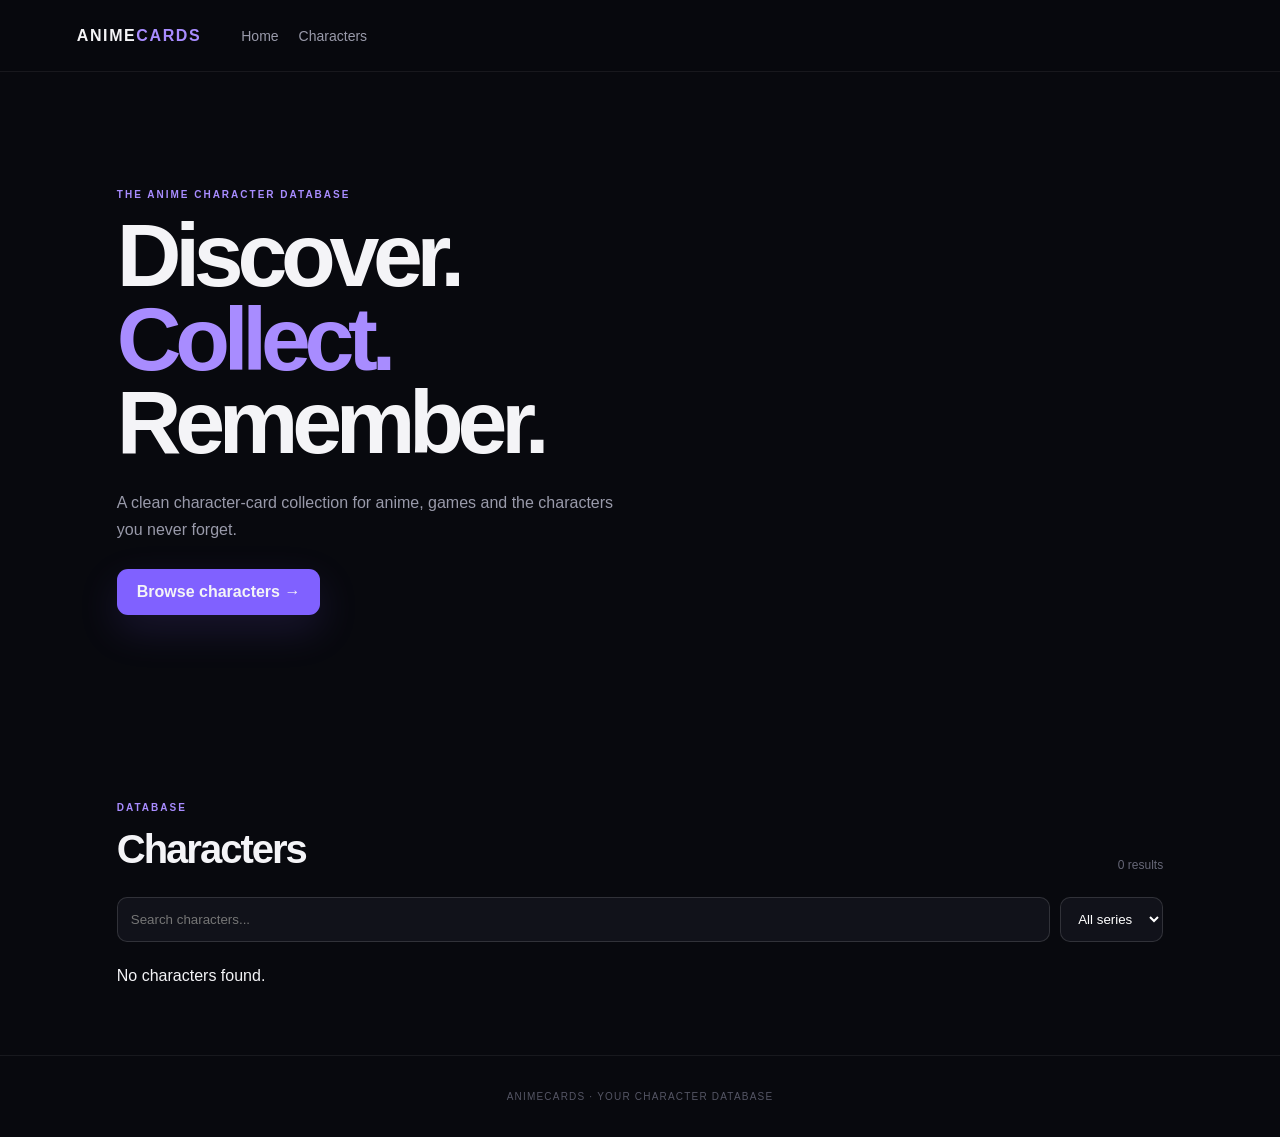
==== commit e7530632: "Add files via upload" ====
--- a/index.html
+++ b/index.html
@@ -1,37 +1,42 @@
-<!DOCTYPE html>
-<html lang="de">
-  
-<!-- Mirrored from https://dachrlcards.de/ by HTTrack Website Copier/3.x [XR&CO], Mon, 07 Sep 2026 15:54:58 GMT -->
+<!doctype html>
+<html lang="en">
 <head>
-    <meta charset="UTF-8" />
-    <link rel="icon" type="image/png" href="favicon.png" />
-    <link rel="apple-touch-icon" href="apple-touch-icon.png" />
-    <meta name="viewport" content="width=device-width, initial-scale=1.0" />
-    <title>DACHRLCARDS</title>
-    <!-- Statisch, weil Discord/X-Crawler kein JS ausführen — die SPA kann
-         diese Tags zur Laufzeit nicht nachliefern. Absolute URLs sind Pflicht. -->
-    <meta
-      name="description"
-      content="Sammle Karten aller Spieler, Manager, Coaches und des Staffs der DACH Rocket League Ligen. Öffne Booster-Packs, tausche mit Freunden, vervollständige dein Sammelheft."
-    />
-    <meta property="og:type" content="website" />
-    <meta property="og:site_name" content="DACHRLCARDS" />
-    <meta property="og:title" content="DACHRLCARDS" />
-    <meta
-      property="og:description"
-      content="Sammelkarten der DACH Rocket League Ligen — Booster-Packs öffnen, tauschen, Sammelheft vervollständigen."
-    />
-    <meta property="og:url" content="index.html" />
-    <meta property="og:image" content="og-image.png" />
-    <meta property="og:image:width" content="1200" />
-    <meta property="og:image:height" content="630" />
-    <meta name="twitter:card" content="summary_large_image" />
-    <script type="module" crossorigin src="assets/index-DRWyl1_e.js"></script>
-    <link rel="stylesheet" crossorigin href="assets/index-vtE1YyuO.css">
-  </head>
-  <body>
-    <div id="root"></div>
-  </body>
+<meta charset="UTF-8">
+<meta name="viewport" content="width=device-width,initial-scale=1">
+<title>AnimeCards</title>
+<link rel="stylesheet" href="style.css">
+</head>
+<body>
+<header>
+<a class="logo" href="#home">ANIME<span>CARDS</span></a>
+<nav><a href="#home">Home</a><a href="#characters">Characters</a></nav>
+</header>
 
-<!-- Mirrored from https://dachrlcards.de/ by HTTrack Website Copier/3.x [XR&CO], Mon, 07 Sep 2026 15:55:00 GMT -->
-</html>
+<section id="home" class="hero">
+<div>
+<p class="eyebrow">THE ANIME CHARACTER DATABASE</p>
+<h1>Discover.<br><i>Collect.</i><br>Remember.</h1>
+<p class="lead">A clean character-card collection for anime, games and the characters you never forget.</p>
+<a class="button" href="#characters">Browse characters →</a>
+</div>
+<div class="showcase" id="showcase"></div>
+</section>
+
+<section id="characters" class="section">
+<div class="heading"><div><p class="eyebrow">DATABASE</p><h2>Characters</h2></div><span id="count"></span></div>
+<div class="filters">
+<input id="search" placeholder="Search characters...">
+<select id="series"><option value="all">All series</option></select>
+</div>
+<div id="grid" class="grid"></div>
+</section>
+
+<div id="modal" class="modal hidden">
+<button id="close">×</button>
+<div id="modalContent"></div>
+</div>
+
+<footer>ANIMECARDS · YOUR CHARACTER DATABASE</footer>
+<script src="script.js"></script>
+</body>
+</html>
--- a/style.css
+++ b/style.css
@@ -0,0 +1 @@
+*{box-sizing:border-box}html{scroll-behavior:smooth}body{margin:0;background:#08090e;color:#f4f4f7;font-family:Inter,Arial,sans-serif}a{text-decoration:none;color:inherit}header{height:72px;padding:0 6vw;display:flex;align-items:center;gap:40px;border-bottom:1px solid #fff1;background:#08090ee8;backdrop-filter:blur(16px);position:sticky;top:0;z-index:10}.logo{font-weight:900;letter-spacing:.1em}.logo span{color:#a88cff}nav{display:flex;gap:20px;color:#999aaa;font-size:14px}nav a:hover{color:#fff}.hero{max-width:1200px;min-height:650px;margin:auto;padding:90px 6vw;display:grid;grid-template-columns:1fr 1fr;align-items:center;gap:30px}.eyebrow{color:#a88cff;font-size:10px;font-weight:800;letter-spacing:.2em;margin-bottom:14px}h1{font-size:clamp(52px,7vw,90px);line-height:.93;letter-spacing:-.07em;margin:0}h1 i{font-style:normal;color:#a88cff}.lead{color:#999aaa;line-height:1.7;max-width:520px;margin:25px 0}.button{display:inline-block;background:#8061ff;padding:14px 20px;border-radius:11px;font-weight:800;box-shadow:0 15px 40px #8061ff25}.showcase{height:410px;position:relative}.showcase .card{position:absolute;width:205px;height:325px}.showcase .card:nth-child(1){left:3%;top:60px;transform:rotate(-10deg)}.showcase .card:nth-child(2){left:31%;top:10px;z-index:2;transform:rotate(2deg)}.showcase .card:nth-child(3){right:3%;top:65px;transform:rotate(10deg)}.section{max-width:1200px;margin:auto;padding:70px 6vw}.heading{display:flex;align-items:end;justify-content:space-between;margin-bottom:25px}h2{font-size:40px;letter-spacing:-.05em;margin:0}.heading span{color:#666777;font-size:12px}.filters{display:flex;gap:10px;margin-bottom:25px}.filters input,.filters select{background:#11121a;color:#fff;border:1px solid #fff2;border-radius:10px;padding:13px;outline:none}.filters input{flex:1}.filters input:focus,.filters select:focus{border-color:#a88cff66}.grid{display:grid;grid-template-columns:repeat(4,1fr);gap:16px}.card{background:#11121a;border:1px solid #fff1;border-radius:16px;overflow:hidden;cursor:pointer;transition:.2s}.card:hover{transform:translateY(-6px);border-color:#a88cff55}.card img{width:100%;height:100%;object-fit:cover}.art{height:300px;position:relative;background:linear-gradient(135deg,#28223c,#101118);display:grid;place-items:center}.placeholder{font-size:65px;font-weight:900;color:#a88cff}.rarity{position:absolute;right:10px;top:10px;padding:5px 8px;border-radius:99px;background:#08090dcc;font-size:10px}.info{padding:14px;display:flex;justify-content:space-between;gap:8px}.info strong,.info small{display:block}.info small{color:#666777;font-size:10px;margin-top:5px}.info em{font-style:normal;color:#c8bfff;font-size:10px}.modal{position:fixed;inset:0;background:#000c;backdrop-filter:blur(10px);z-index:30;display:grid;place-items:center;padding:30px}.modal.hidden{display:none}.modal>button{position:absolute;right:25px;top:15px;background:none;border:0;color:white;font-size:40px}.modalBox{max-width:900px;width:100%;display:grid;grid-template-columns:360px 1fr;gap:45px;align-items:center}.modalBox img{width:100%;aspect-ratio:3/4;object-fit:cover;border-radius:20px}.modalBox h2{font-size:65px}.tags{display:flex;flex-wrap:wrap;gap:8px}.tags span{padding:8px 11px;border:1px solid #fff2;border-radius:99px;color:#c8c8d4;font-size:11px}.modalBox p{color:#999aaa;line-height:1.8}.fallbackBig{width:100%;aspect-ratio:3/4;background:#171827;border-radius:20px;display:grid;place-items:center;font-size:120px;color:#a88cff}footer{text-align:center;padding:35px;color:#555665;border-top:1px solid #fff1;font-size:10px;letter-spacing:.12em}@media(max-width:850px){.hero{grid-template-columns:1fr}.grid{grid-template-columns:repeat(2,1fr)}.modalBox{grid-template-columns:1fr;max-height:90vh;overflow:auto}.modalBox img,.fallbackBig{max-width:300px;margin:auto}.modalBox h2{font-size:45px}}@media(max-width:500px){header{padding:0 18px}.hero,.section{padding-left:18px;padding-right:18px}.grid{gap:9px}.art{height:230px}.showcase{transform:scale(.8);transform-origin:center}.filters{flex-direction:column}}
